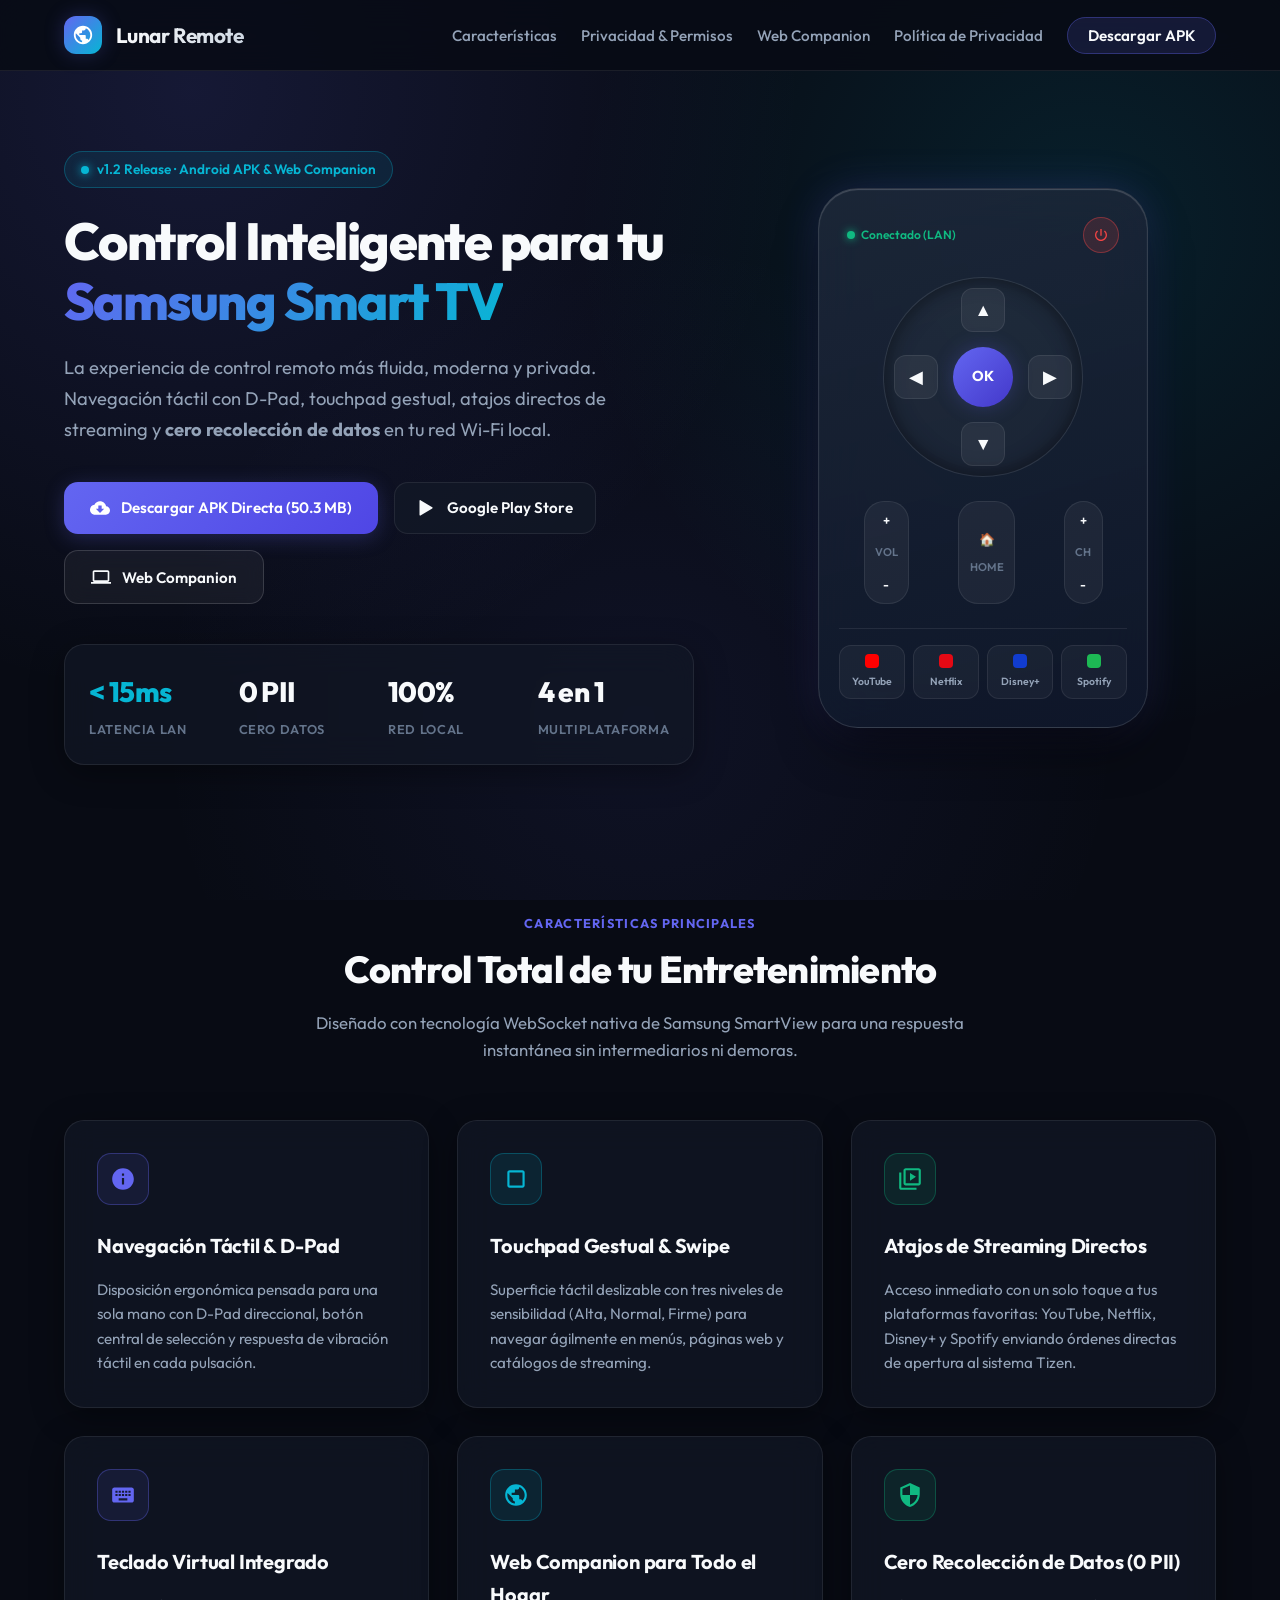
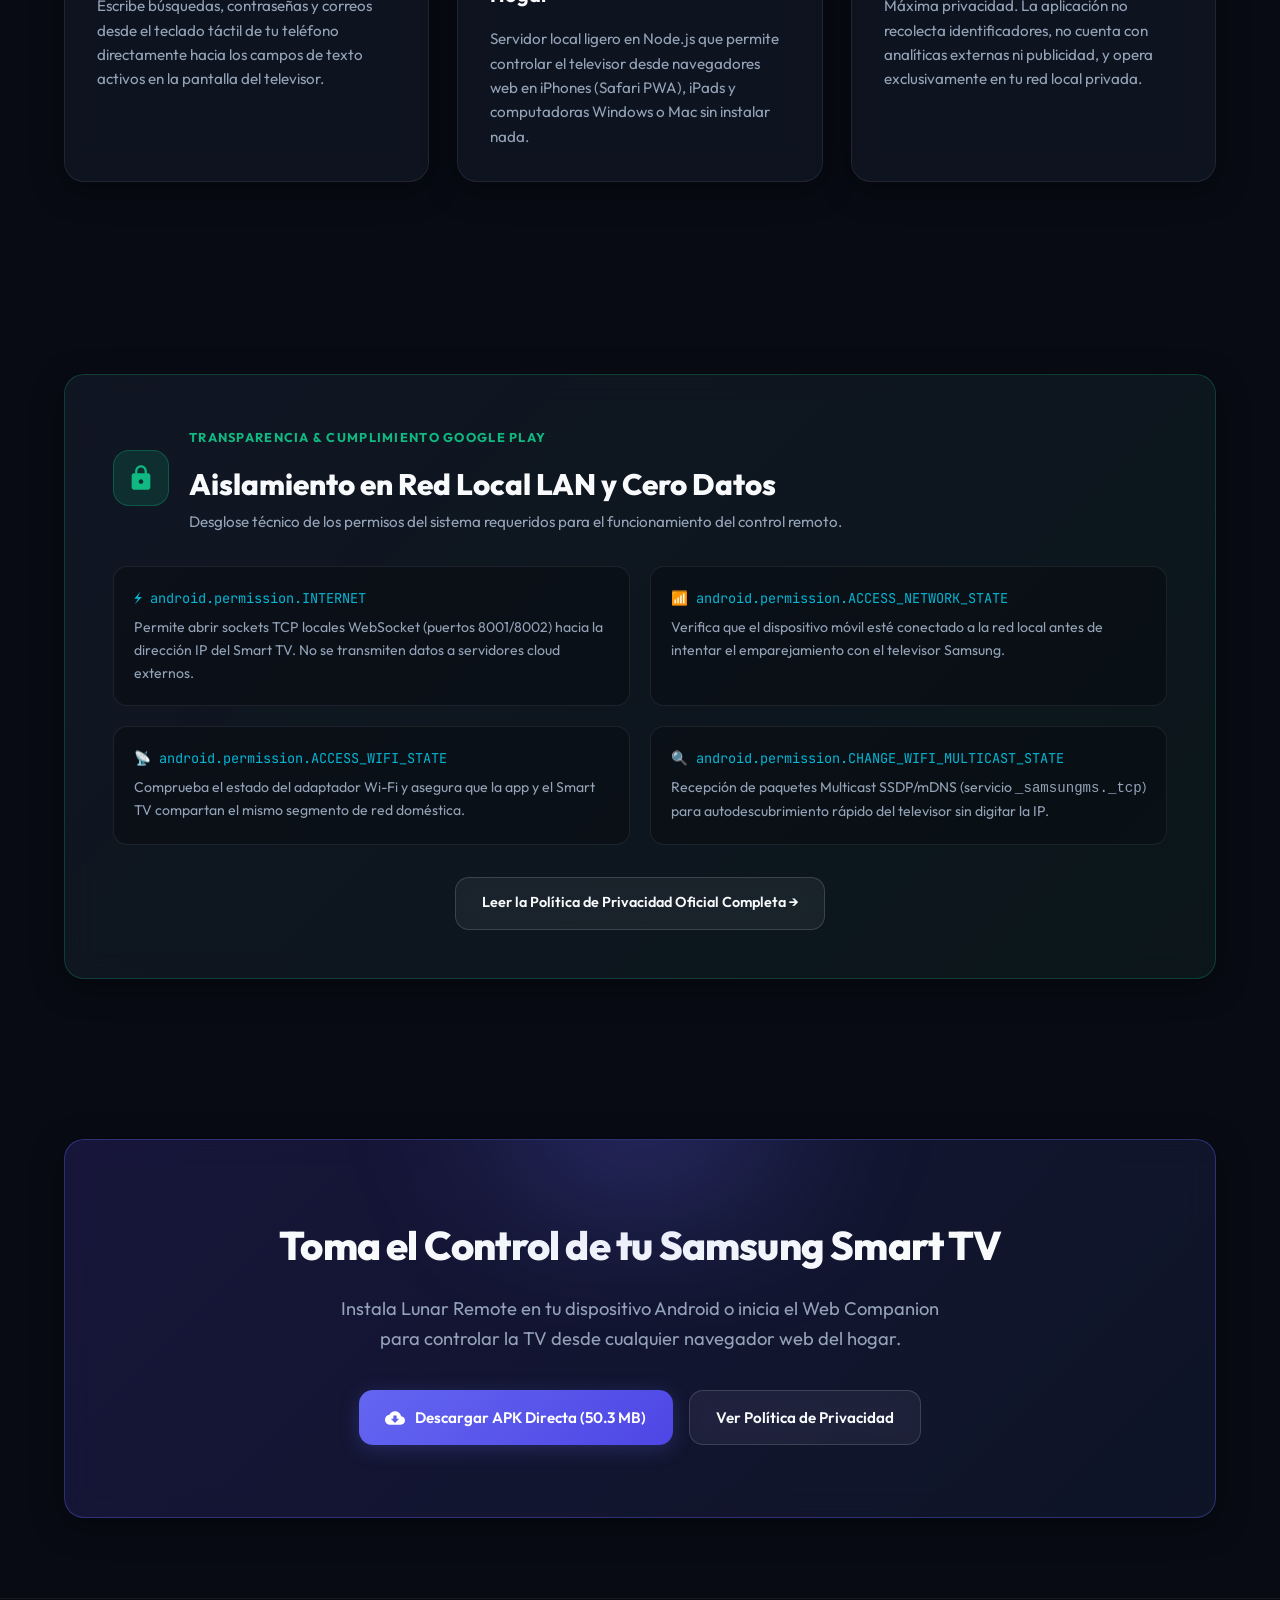
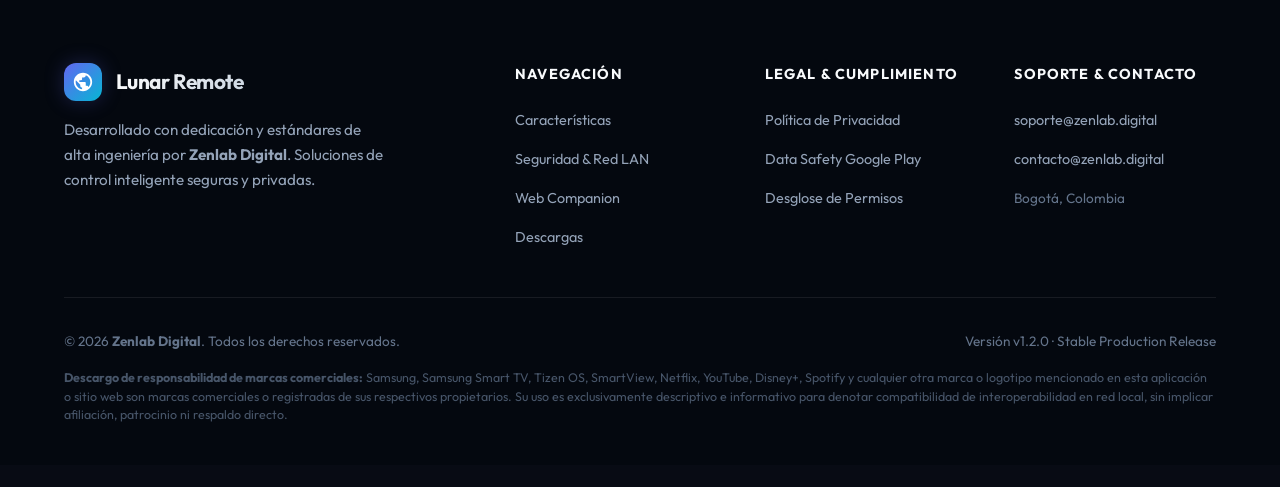
==== index.html @ e154f251 "feat: initial landing page and privacy policy for Lunar Remote" ====
<!DOCTYPE html>
<html lang="es">
<head>
  <meta charset="UTF-8">
  <meta name="viewport" content="width=device-width, initial-scale=1.0">
  <title>Lunar Remote — Control Inteligente para Samsung Smart TV | Zenlab Digital</title>
  <meta name="description" content="Lunar Remote (Samsung Family Remote) es la app de control remoto digital más rápida, ergonómica y privada para televisores Samsung Smart TV en tu red Wi-Fi local. Cero PII, latencia menor a 15ms.">
  <meta name="keywords" content="Samsung Remote, Control Remoto Samsung Smart TV, Tizen OS, Lunar Remote, Zenlab Digital, SmartView, Touchpad Smart TV">
  <meta name="author" content="Zenlab Digital">
  
  <!-- Open Graph / Meta -->
  <meta property="og:type" content="website">
  <meta property="og:title" content="Lunar Remote — Control Inteligente para Samsung Smart TV">
  <meta property="og:description" content="Control fluido y sin latencia para tu Samsung Smart TV. D-Pad táctil, Touchpad gestual, atajos de streaming y 100% de privacidad en tu red local.">
  <meta property="og:url" content="https://zenlab.digital/lunar-remote/">

  <!-- Google Fonts -->
  <link rel="preconnect" href="https://fonts.googleapis.com">
  <link rel="preconnect" href="https://fonts.gstatic.com" crossorigin>
  <link href="https://fonts.googleapis.com/css2?family=Outfit:wght@300;400;500;600;700;800&family=JetBrains+Mono:wght@400;500;600&display=swap" rel="stylesheet">
  
  <!-- Main Stylesheet -->
  <link rel="stylesheet" href="styles.css">
</head>
<body>

  <!-- Navigation Header -->
  <header>
    <div class="nav-container">
      <a href="#" class="brand" aria-label="Lunar Remote Inicio">
        <div class="brand-badge">
          <svg viewBox="0 0 24 24" aria-hidden="true">
            <path d="M12 2C6.48 2 2 6.48 2 12s4.48 10 10 10 10-4.48 10-10S17.52 2 12 2zm-1 17.93c-3.95-.49-7-3.85-7-7.93 0-.62.08-1.21.21-1.79L9 15v1c0 1.1.9 2 2 2v1.93zm6.9-2.54c-.26-.81-1-1.39-1.9-1.39h-1v-3c0-.55-.45-1-1-1H8v-2h2c.55 0 1-.45 1-1V7h2c1.1 0 2-.9 2-2v-.41c2.93 1.19 5 4.06 5 7.41 0 2.08-.8 3.97-2.1 5.4z"/>
          </svg>
        </div>
        <span>Lunar Remote</span>
      </a>

      <nav aria-label="Navegación principal">
        <ul class="nav-links">
          <li><a href="#features">Características</a></li>
          <li><a href="#security">Privacidad & Permisos</a></li>
          <li><a href="#companion">Web Companion</a></li>
          <li><a href="privacy.html">Política de Privacidad</a></li>
          <li><a href="#download" class="nav-cta">Descargar APK</a></li>
        </ul>
      </nav>
    </div>
  </header>

  <main>
    <!-- Hero Section -->
    <section class="hero-section">
      <div class="container">
        <div class="hero-grid">
          <div class="hero-content">
            <div class="hero-tag">
              <span class="hero-tag-dot"></span>
              v1.2 Release · Android APK & Web Companion
            </div>
            
            <h1 class="hero-title">
              Control Inteligente para tu <span class="gradient-text">Samsung Smart TV</span>
            </h1>

            <p class="hero-description">
              La experiencia de control remoto más fluida, moderna y privada. Navegación táctil con D-Pad, touchpad gestual, atajos directos de streaming y <strong>cero recolección de datos</strong> en tu red Wi-Fi local.
            </p>

            <div class="hero-cta-group">
              <a href="samsung-remote.apk" class="btn btn-primary" download="samsung-remote.apk" id="btn-download-apk">
                <svg viewBox="0 0 24 24" fill="currentColor">
                  <path d="M19.35 10.04C18.67 6.59 15.64 4 12 4 9.11 4 6.6 5.64 5.35 8.04 2.34 8.36 0 10.91 0 14c0 3.31 2.69 6 6 6h13c2.76 0 5-2.24 5-5 0-2.64-2.05-4.78-4.65-4.96zM17 13l-5 5-5-5h3V9h4v4h3z"/>
                </svg>
                Descargar APK Directa (50.3 MB)
              </a>

              <a href="#download" class="btn btn-store" id="btn-google-play">
                <svg viewBox="0 0 24 24" fill="currentColor">
                  <path d="M3 20.5v-17c0-.83.52-1.28 1.17-.89l14.13 8.5c.65.39.65 1.02 0 1.41L4.17 21.02c-.65.39-1.17-.06-1.17-.89z"/>
                </svg>
                Google Play Store
              </a>

              <a href="web/index.html" class="btn btn-secondary" id="btn-web-companion">
                <svg viewBox="0 0 24 24" fill="currentColor">
                  <path d="M20 18c1.1 0 1.99-.9 1.99-2L22 6c0-1.1-.9-2-2-2H4c-1.1 0-2 .9-2 2v10c0 1.1.9 2 2 2H0v2h24v-2h-4zM4 6h16v10H4V6z"/>
                </svg>
                Web Companion
              </a>
            </div>

            <!-- Stats Strip -->
            <div class="stats-strip glass-panel">
              <div class="stat-item">
                <span class="stat-value highlight">&lt; 15ms</span>
                <span class="stat-label">Latencia LAN</span>
              </div>
              <div class="stat-item">
                <span class="stat-value">0 PII</span>
                <span class="stat-label">Cero Datos</span>
              </div>
              <div class="stat-item">
                <span class="stat-value">100%</span>
                <span class="stat-label">Red Local</span>
              </div>
              <div class="stat-item">
                <span class="stat-value">4 en 1</span>
                <span class="stat-label">Multiplataforma</span>
              </div>
            </div>
          </div>

          <!-- Remote Controller Showcase Mockup -->
          <div class="hero-mockup-wrapper">
            <div class="remote-mockup">
              <div class="remote-header">
                <div class="remote-indicator">
                  <span class="indicator-dot"></span>
                  Conectado (LAN)
                </div>
                <div class="btn-power-mock" title="Botón Encendido">
                  <svg width="16" height="16" viewBox="0 0 24 24" fill="currentColor">
                    <path d="M13 3h-2v10h2V3zm4.83 2.17l-1.42 1.42C17.99 7.86 19 9.81 19 12c0 3.87-3.13 7-7 7s-7-3.13-7-7c0-2.19 1.01-4.14 2.58-5.42L6.17 5.17C4.23 6.82 3 9.26 3 12c0 4.97 4.03 9 9 9s9-4.03 9-9c0-2.74-1.23-5.18-3.17-6.83z"/>
                  </svg>
                </div>
              </div>

              <!-- D-Pad Navigation -->
              <div class="dpad-container">
                <div class="dpad-btn dpad-up">▲</div>
                <div class="dpad-btn dpad-down">▼</div>
                <div class="dpad-btn dpad-left">◀</div>
                <div class="dpad-btn dpad-right">▶</div>
                <div class="dpad-center">OK</div>
              </div>

              <!-- Controls Row -->
              <div class="remote-controls-row">
                <div class="pill-control">
                  <div>+</div>
                  <span>VOL</span>
                  <div>-</div>
                </div>
                <div class="pill-control" style="justify-content: center; gap: 0.5rem;">
                  <span style="font-size: 0.8rem; color: #fff;">🏠</span>
                  <span>HOME</span>
                </div>
                <div class="pill-control">
                  <div>+</div>
                  <span>CH</span>
                  <div>-</div>
                </div>
              </div>

              <!-- Streaming Apps Grid -->
              <div class="streaming-grid-mock">
                <div class="app-badge-mock">
                  <div class="app-icon-dot app-yt"></div>
                  <span>YouTube</span>
                </div>
                <div class="app-badge-mock">
                  <div class="app-icon-dot app-nf"></div>
                  <span>Netflix</span>
                </div>
                <div class="app-badge-mock">
                  <div class="app-icon-dot app-dp"></div>
                  <span>Disney+</span>
                </div>
                <div class="app-badge-mock">
                  <div class="app-icon-dot app-sp"></div>
                  <span>Spotify</span>
                </div>
              </div>
            </div>
          </div>
        </div>
      </div>
    </section>

    <!-- Features Section -->
    <section id="features" class="features-section">
      <div class="container">
        <div class="section-header">
          <span class="section-tag">Características Principales</span>
          <h2 class="section-title">Control Total de tu Entretenimiento</h2>
          <p class="section-subtitle">Diseñado con tecnología WebSocket nativa de Samsung SmartView para una respuesta instantánea sin intermediarios ni demoras.</p>
        </div>

        <div class="features-grid">
          <!-- Feature 1 -->
          <div class="feature-card glass-panel">
            <div class="feature-icon-wrapper">
              <svg viewBox="0 0 24 24" fill="currentColor">
                <path d="M12 2C6.48 2 2 6.48 2 12s4.48 10 10 10 10-4.48 10-10S17.52 2 12 2zm1 15h-2v-6h2v6zm0-8h-2V7h2v2z"/>
              </svg>
            </div>
            <h3 class="feature-title">Navegación Táctil & D-Pad</h3>
            <p class="feature-desc">Disposición ergonómica pensada para una sola mano con D-Pad direccional, botón central de selección y respuesta de vibración táctil en cada pulsación.</p>
          </div>

          <!-- Feature 2 -->
          <div class="feature-card glass-panel">
            <div class="feature-icon-wrapper cyan">
              <svg viewBox="0 0 24 24" fill="currentColor">
                <path d="M18 4H6c-1.1 0-2 .9-2 2v12c0 1.1.9 2 2 2h12c1.1 0 2-.9 2-2V6c0-1.1-.9-2-2-2zm0 14H6V6h12v12z"/>
              </svg>
            </div>
            <h3 class="feature-title">Touchpad Gestual & Swipe</h3>
            <p class="feature-desc">Superficie táctil deslizable con tres niveles de sensibilidad (Alta, Normal, Firme) para navegar ágilmente en menús, páginas web y catálogos de streaming.</p>
          </div>

          <!-- Feature 3 -->
          <div class="feature-card glass-panel">
            <div class="feature-icon-wrapper emerald">
              <svg viewBox="0 0 24 24" fill="currentColor">
                <path d="M4 6H2v14c0 1.1.9 2 2 2h14v-2H4V6zm16-4H8c-1.1 0-2 .9-2 2v12c0 1.1.9 2 2 2h12c1.1 0 2-.9 2-2V4c0-1.1-.9-2-2-2zm0 14H8V4h12v12zm-8-2.5l5.5-3.5L12 6.5v7z"/>
              </svg>
            </div>
            <h3 class="feature-title">Atajos de Streaming Directos</h3>
            <p class="feature-desc">Acceso inmediato con un solo toque a tus plataformas favoritas: YouTube, Netflix, Disney+ y Spotify enviando órdenes directas de apertura al sistema Tizen.</p>
          </div>

          <!-- Feature 4 -->
          <div class="feature-card glass-panel">
            <div class="feature-icon-wrapper">
              <svg viewBox="0 0 24 24" fill="currentColor">
                <path d="M20 5H4c-1.1 0-1.99.9-1.99 2L2 17c0 1.1.9 2 2 2h16c1.1 0 2-.9 2-2V7c0-1.1-.9-2-2-2zm-9 3h2v2h-2V8zm0 3h2v2h-2v-2zM8 8h2v2H8V8zm0 3h2v2H8v-2zm-1 2H5v-2h2v2zm0-3H5V8h2v2zm9 7H8v-2h8v2zm0-4h-2v-2h2v2zm0-3h-2V8h2v2zm3 3h-2v-2h2v2zm0-3h-2V8h2v2z"/>
              </svg>
            </div>
            <h3 class="feature-title">Teclado Virtual Integrado</h3>
            <p class="feature-desc">Escribe búsquedas, contraseñas y correos desde el teclado táctil de tu teléfono directamente hacia los campos de texto activos en la pantalla del televisor.</p>
          </div>

          <!-- Feature 5 -->
          <div class="feature-card glass-panel" id="companion">
            <div class="feature-icon-wrapper cyan">
              <svg viewBox="0 0 24 24" fill="currentColor">
                <path d="M12 2C6.48 2 2 6.48 2 12s4.48 10 10 10 10-4.48 10-10S17.52 2 12 2zm-1 17.93c-3.95-.49-7-3.85-7-7.93 0-.62.08-1.21.21-1.79L9 15v1c0 1.1.9 2 2 2v1.93zm6.9-2.54c-.26-.81-1-1.39-1.9-1.39h-1v-3c0-.55-.45-1-1-1H8v-2h2c.55 0 1-.45 1-1V7h2c1.1 0 2-.9 2-2v-.41c2.93 1.19 5 4.06 5 7.41 0 2.08-.8 3.97-2.1 5.4z"/>
              </svg>
            </div>
            <h3 class="feature-title">Web Companion para Todo el Hogar</h3>
            <p class="feature-desc">Servidor local ligero en Node.js que permite controlar el televisor desde navegadores web en iPhones (Safari PWA), iPads y computadoras Windows o Mac sin instalar nada.</p>
          </div>

          <!-- Feature 6 -->
          <div class="feature-card glass-panel">
            <div class="feature-icon-wrapper emerald">
              <svg viewBox="0 0 24 24" fill="currentColor">
                <path d="M12 1L3 5v6c0 5.55 3.84 10.74 9 12 5.16-1.26 9-6.45 9-12V5l-9-4zm0 10.99h7c-.53 4.12-3.28 7.79-7 8.94V12H5V6.3l7-3.11v8.8z"/>
              </svg>
            </div>
            <h3 class="feature-title">Cero Recolección de Datos (0 PII)</h3>
            <p class="feature-desc">Máxima privacidad. La aplicación no recolecta identificadores, no cuenta con analíticas externas ni publicidad, y opera exclusivamente en tu red local privada.</p>
          </div>
        </div>
      </div>
    </section>

    <!-- Security & Permissions Breakdown -->
    <section id="security" class="security-section">
      <div class="container">
        <div class="security-box glass-panel">
          <div class="security-header">
            <div class="security-badge-icon">
              <svg viewBox="0 0 24 24" fill="currentColor">
                <path d="M18 8h-1V6c0-2.76-2.24-5-5-5S7 3.24 7 6v2H6c-1.1 0-2 .9-2 2v10c0 1.1.9 2 2 2h12c1.1 0 2-.9 2-2V10c0-1.1-.9-2-2-2zm-6 9c-1.1 0-2-.9-2-2s.9-2 2-2 2 .9 2 2-.9 2-2 2zm3.1-9H8.9V6c0-1.71 1.39-3.1 3.1-3.1 1.71 0 3.1 1.39 3.1 3.1v2z"/>
              </svg>
            </div>
            <div>
              <span class="section-tag" style="color: var(--success);">Transparencia & Cumplimiento Google Play</span>
              <h2 style="font-size: 1.85rem; font-weight: 800;">Aislamiento en Red Local LAN y Cero Datos</h2>
              <p style="color: var(--text-muted); font-size: 0.95rem;">Desglose técnico de los permisos del sistema requeridos para el funcionamiento del control remoto.</p>
            </div>
          </div>

          <div class="permissions-grid">
            <div class="permission-card">
              <div class="permission-name">
                <span>⚡</span> android.permission.INTERNET
              </div>
              <p class="permission-desc">Permite abrir sockets TCP locales WebSocket (puertos 8001/8002) hacia la dirección IP del Smart TV. No se transmiten datos a servidores cloud externos.</p>
            </div>

            <div class="permission-card">
              <div class="permission-name">
                <span>📶</span> android.permission.ACCESS_NETWORK_STATE
              </div>
              <p class="permission-desc">Verifica que el dispositivo móvil esté conectado a la red local antes de intentar el emparejamiento con el televisor Samsung.</p>
            </div>

            <div class="permission-card">
              <div class="permission-name">
                <span>📡</span> android.permission.ACCESS_WIFI_STATE
              </div>
              <p class="permission-desc">Comprueba el estado del adaptador Wi-Fi y asegura que la app y el Smart TV compartan el mismo segmento de red doméstica.</p>
            </div>

            <div class="permission-card">
              <div class="permission-name">
                <span>🔍</span> android.permission.CHANGE_WIFI_MULTICAST_STATE
              </div>
              <p class="permission-desc">Recepción de paquetes Multicast SSDP/mDNS (servicio <code>_samsungms._tcp</code>) para autodescubrimiento rápido del televisor sin digitar la IP.</p>
            </div>
          </div>

          <div style="margin-top: 2rem; text-align: center;">
            <a href="privacy.html" class="btn btn-secondary" style="font-size: 0.9rem;">
              Leer la Política de Privacidad Oficial Completa →
            </a>
          </div>
        </div>
      </div>
    </section>

    <!-- Download CTA Banner -->
    <section id="download" class="cta-banner-section">
      <div class="container">
        <div class="cta-banner glass-panel">
          <h2>Toma el Control de tu Samsung Smart TV</h2>
          <p>Instala Lunar Remote en tu dispositivo Android o inicia el Web Companion para controlar la TV desde cualquier navegador web del hogar.</p>
          
          <div class="cta-buttons">
            <a href="samsung-remote.apk" class="btn btn-primary" download="samsung-remote.apk">
              <svg viewBox="0 0 24 24" fill="currentColor">
                <path d="M19.35 10.04C18.67 6.59 15.64 4 12 4 9.11 4 6.6 5.64 5.35 8.04 2.34 8.36 0 10.91 0 14c0 3.31 2.69 6 6 6h13c2.76 0 5-2.24 5-5 0-2.64-2.05-4.78-4.65-4.96zM17 13l-5 5-5-5h3V9h4v4h3z"/>
              </svg>
              Descargar APK Directa (50.3 MB)
            </a>
            
            <a href="privacy.html" class="btn btn-secondary">
              Ver Política de Privacidad
            </a>
          </div>
        </div>
      </div>
    </section>
  </main>

  <!-- Footer -->
  <footer>
    <div class="container">
      <div class="footer-grid">
        <div class="footer-brand">
          <a href="#" class="brand">
            <div class="brand-badge">
              <svg viewBox="0 0 24 24">
                <path d="M12 2C6.48 2 2 6.48 2 12s4.48 10 10 10 10-4.48 10-10S17.52 2 12 2zm-1 17.93c-3.95-.49-7-3.85-7-7.93 0-.62.08-1.21.21-1.79L9 15v1c0 1.1.9 2 2 2v1.93zm6.9-2.54c-.26-.81-1-1.39-1.9-1.39h-1v-3c0-.55-.45-1-1-1H8v-2h2c.55 0 1-.45 1-1V7h2c1.1 0 2-.9 2-2v-.41c2.93 1.19 5 4.06 5 7.41 0 2.08-.8 3.97-2.1 5.4z"/>
              </svg>
            </div>
            <span>Lunar Remote</span>
          </a>
          <p>Desarrollado con dedicación y estándares de alta ingeniería por <strong>Zenlab Digital</strong>. Soluciones de control inteligente seguras y privadas.</p>
        </div>

        <div class="footer-col">
          <h4>Navegación</h4>
          <ul class="footer-links">
            <li><a href="#features">Características</a></li>
            <li><a href="#security">Seguridad & Red LAN</a></li>
            <li><a href="#companion">Web Companion</a></li>
            <li><a href="#download">Descargas</a></li>
          </ul>
        </div>

        <div class="footer-col">
          <h4>Legal & Cumplimiento</h4>
          <ul class="footer-links">
            <li><a href="privacy.html">Política de Privacidad</a></li>
            <li><a href="privacy.html#data-safety">Data Safety Google Play</a></li>
            <li><a href="privacy.html#permisos">Desglose de Permisos</a></li>
          </ul>
        </div>

        <div class="footer-col">
          <h4>Soporte & Contacto</h4>
          <ul class="footer-links">
            <li><a href="mailto:soporte@zenlab.digital">soporte@zenlab.digital</a></li>
            <li><a href="mailto:contacto@zenlab.digital">contacto@zenlab.digital</a></li>
            <li><span style="color: var(--text-dim); font-size: 0.85rem;">Bogotá, Colombia</span></li>
          </ul>
        </div>
      </div>

      <div class="footer-bottom">
        <div class="footer-bottom-row">
          <div>
            © 2026 <strong>Zenlab Digital</strong>. Todos los derechos reservados.
          </div>
          <div>
            Versión v1.2.0 · Stable Production Release
          </div>
        </div>
        <p class="disclaimer-text">
          <strong>Descargo de responsabilidad de marcas comerciales:</strong> Samsung, Samsung Smart TV, Tizen OS, SmartView, Netflix, YouTube, Disney+, Spotify y cualquier otra marca o logotipo mencionado en esta aplicación o sitio web son marcas comerciales o registradas de sus respectivos propietarios. Su uso es exclusivamente descriptivo e informativo para denotar compatibilidad de interoperabilidad en red local, sin implicar afiliación, patrocinio ni respaldo directo.
        </p>
      </div>
    </div>
  </footer>

</body>
</html>
---- styles.css ----
:root {
  --bg-dark: #080B14;
  --bg-dark-secondary: #0D121F;
  --bg-card: rgba(18, 24, 38, 0.70);
  --bg-card-hover: rgba(26, 34, 54, 0.85);
  --bg-glass: rgba(255, 255, 255, 0.03);
  --border-glass: rgba(255, 255, 255, 0.08);
  --border-glass-strong: rgba(255, 255, 255, 0.15);
  --border-accent: rgba(99, 102, 241, 0.35);
  --accent-primary: #6366F1;
  --accent-primary-hover: #4F46E5;
  --accent-secondary: #06B6D4;
  --accent-glow: rgba(99, 102, 241, 0.25);
  --accent-cyan-glow: rgba(6, 182, 212, 0.2);
  --text-main: #F8FAFC;
  --text-muted: #94A3B8;
  --text-dim: #64748B;
  --success: #10B981;
  --warning: #F59E0B;
  --font-family: 'Outfit', -apple-system, BlinkMacSystemFont, 'Segoe UI', Roboto, sans-serif;
  --font-mono: 'JetBrains Mono', monospace, Consolas, sans-serif;
  --radius-sm: 8px;
  --radius-md: 14px;
  --radius-lg: 20px;
  --radius-full: 9999px;
  --shadow-glass: 0 8px 32px 0 rgba(0, 0, 0, 0.37);
  --shadow-glow: 0 0 35px var(--accent-glow);
}

* {
  box-sizing: border-box;
  margin: 0;
  padding: 0;
}

html {
  scroll-behavior: smooth;
}

body {
  font-family: var(--font-family);
  background-color: var(--bg-dark);
  background-image: 
    radial-gradient(circle at 15% 10%, rgba(99, 102, 241, 0.15) 0%, transparent 45%),
    radial-gradient(circle at 85% 25%, rgba(6, 182, 212, 0.12) 0%, transparent 40%),
    radial-gradient(circle at 50% 80%, rgba(99, 102, 241, 0.08) 0%, transparent 50%);
  background-attachment: fixed;
  color: var(--text-main);
  line-height: 1.65;
  min-height: 100vh;
  display: flex;
  flex-direction: column;
  overflow-x: hidden;
  -webkit-font-smoothing: antialiased;
}

/* Glassmorphism utility classes */
.glass-panel {
  background: var(--bg-card);
  backdrop-filter: blur(16px);
  -webkit-backdrop-filter: blur(16px);
  border: 1px solid var(--border-glass);
  border-radius: var(--radius-lg);
  box-shadow: var(--shadow-glass);
}

.glass-pill {
  background: rgba(255, 255, 255, 0.05);
  backdrop-filter: blur(12px);
  -webkit-backdrop-filter: blur(12px);
  border: 1px solid var(--border-glass);
  border-radius: var(--radius-full);
}

/* Header & Navigation */
header {
  position: sticky;
  top: 0;
  z-index: 1000;
  background: rgba(8, 11, 20, 0.85);
  backdrop-filter: blur(20px);
  -webkit-backdrop-filter: blur(20px);
  border-bottom: 1px solid var(--border-glass);
}

.nav-container {
  max-width: 1200px;
  margin: 0 auto;
  padding: 1rem 1.5rem;
  display: flex;
  justify-content: space-between;
  align-items: center;
}

.brand {
  display: flex;
  align-items: center;
  gap: 0.85rem;
  text-decoration: none;
  color: var(--text-main);
  font-weight: 700;
  font-size: 1.3rem;
  letter-spacing: -0.02em;
}

.brand-badge {
  width: 38px;
  height: 38px;
  border-radius: 12px;
  background: linear-gradient(135deg, var(--accent-primary), var(--accent-secondary));
  display: flex;
  align-items: center;
  justify-content: center;
  box-shadow: 0 0 20px var(--accent-glow);
}

.brand-badge svg {
  width: 22px;
  height: 22px;
  fill: #ffffff;
}

.brand span {
  background: linear-gradient(135deg, #ffffff 0%, #cbd5e1 100%);
  -webkit-background-clip: text;
  -webkit-text-fill-color: transparent;
}

.nav-links {
  display: flex;
  align-items: center;
  gap: 1.5rem;
  list-style: none;
}

.nav-links a {
  text-decoration: none;
  color: var(--text-muted);
  font-size: 0.95rem;
  font-weight: 500;
  transition: all 0.2s ease;
}

.nav-links a:hover {
  color: var(--text-main);
}

.nav-cta {
  padding: 0.5rem 1.25rem;
  border-radius: var(--radius-full);
  background: rgba(99, 102, 241, 0.15);
  border: 1px solid var(--border-accent);
  color: var(--text-main) !important;
  font-weight: 600 !important;
  transition: all 0.3s ease !important;
}

.nav-cta:hover {
  background: var(--accent-primary) !important;
  box-shadow: 0 0 20px var(--accent-glow);
  transform: translateY(-1px);
}

/* Container */
.container {
  max-width: 1200px;
  margin: 0 auto;
  padding: 0 1.5rem;
  width: 100%;
}

/* Hero Section */
.hero-section {
  padding: 5rem 0 4rem;
  position: relative;
}

.hero-grid {
  display: grid;
  grid-template-columns: 1.15fr 0.85fr;
  gap: 3.5rem;
  align-items: center;
}

.hero-tag {
  display: inline-flex;
  align-items: center;
  gap: 0.5rem;
  padding: 0.4rem 1rem;
  font-size: 0.85rem;
  font-weight: 600;
  color: var(--accent-secondary);
  background: rgba(6, 182, 212, 0.1);
  border: 1px solid rgba(6, 182, 212, 0.3);
  border-radius: var(--radius-full);
  margin-bottom: 1.5rem;
}

.hero-tag-dot {
  width: 8px;
  height: 8px;
  border-radius: 50%;
  background-color: var(--accent-secondary);
  box-shadow: 0 0 10px var(--accent-secondary);
  animation: pulse 2s infinite;
}

@keyframes pulse {
  0% { transform: scale(0.95); opacity: 0.8; }
  50% { transform: scale(1.2); opacity: 1; }
  100% { transform: scale(0.95); opacity: 0.8; }
}

.hero-title {
  font-size: 3.25rem;
  font-weight: 800;
  line-height: 1.15;
  letter-spacing: -0.03em;
  margin-bottom: 1.25rem;
}

.hero-title .gradient-text {
  background: linear-gradient(135deg, #6366F1 0%, #06B6D4 100%);
  -webkit-background-clip: text;
  -webkit-text-fill-color: transparent;
}

.hero-description {
  font-size: 1.15rem;
  color: var(--text-muted);
  line-height: 1.7;
  margin-bottom: 2.25rem;
  max-width: 580px;
}

.hero-cta-group {
  display: flex;
  flex-wrap: wrap;
  gap: 1rem;
  margin-bottom: 2.5rem;
}

.btn {
  display: inline-flex;
  align-items: center;
  justify-content: center;
  gap: 0.65rem;
  padding: 0.85rem 1.65rem;
  font-size: 0.95rem;
  font-weight: 600;
  text-decoration: none;
  border-radius: var(--radius-md);
  transition: all 0.3s cubic-bezier(0.16, 1, 0.3, 1);
  cursor: pointer;
  border: none;
}

.btn-primary {
  background: linear-gradient(135deg, var(--accent-primary), #4F46E5);
  color: #ffffff;
  box-shadow: 0 4px 20px var(--accent-glow);
}

.btn-primary:hover {
  transform: translateY(-2px);
  box-shadow: 0 8px 30px rgba(99, 102, 241, 0.45);
}

.btn-secondary {
  background: rgba(255, 255, 255, 0.05);
  border: 1px solid var(--border-glass-strong);
  color: var(--text-main);
  backdrop-filter: blur(10px);
}

.btn-secondary:hover {
  background: rgba(255, 255, 255, 0.1);
  border-color: rgba(255, 255, 255, 0.25);
  transform: translateY(-2px);
}

.btn-store {
  background: rgba(18, 24, 38, 0.85);
  border: 1px solid var(--border-glass);
  color: var(--text-main);
  padding: 0.75rem 1.35rem;
}

.btn-store:hover {
  border-color: var(--accent-secondary);
  box-shadow: 0 0 20px var(--accent-cyan-glow);
  transform: translateY(-2px);
}

.btn svg {
  width: 20px;
  height: 20px;
  flex-shrink: 0;
}

/* Stats / Trust Badges */
.stats-strip {
  display: grid;
  grid-template-columns: repeat(4, 1fr);
  gap: 1.25rem;
  padding: 1.5rem;
  margin-top: 1rem;
}

.stat-item {
  display: flex;
  flex-direction: column;
  gap: 0.2rem;
}

.stat-value {
  font-size: 1.75rem;
  font-weight: 800;
  color: var(--text-main);
  letter-spacing: -0.02em;
}

.stat-value.highlight {
  color: var(--accent-secondary);
}

.stat-label {
  font-size: 0.8rem;
  color: var(--text-dim);
  text-transform: uppercase;
  letter-spacing: 0.05em;
  font-weight: 600;
}

/* Remote Preview Showcase (Glassmorphic Mockup) */
.hero-mockup-wrapper {
  position: relative;
  display: flex;
  justify-content: center;
}

.remote-mockup {
  width: 100%;
  max-width: 330px;
  background: linear-gradient(165deg, rgba(30, 41, 59, 0.85) 0%, rgba(15, 23, 42, 0.95) 100%);
  border: 1px solid rgba(255, 255, 255, 0.12);
  border-radius: 40px;
  padding: 1.75rem 1.25rem;
  box-shadow: 
    0 25px 50px -12px rgba(0, 0, 0, 0.7),
    0 0 40px rgba(99, 102, 241, 0.2),
    inset 0 1px 1px rgba(255, 255, 255, 0.2);
  backdrop-filter: blur(25px);
  -webkit-backdrop-filter: blur(25px);
  position: relative;
  z-index: 2;
}

.remote-header {
  display: flex;
  justify-content: space-between;
  align-items: center;
  margin-bottom: 1.5rem;
  padding: 0 0.5rem;
}

.remote-indicator {
  display: flex;
  align-items: center;
  gap: 0.4rem;
  font-size: 0.75rem;
  color: var(--success);
  font-weight: 600;
}

.indicator-dot {
  width: 8px;
  height: 8px;
  background-color: var(--success);
  border-radius: 50%;
  box-shadow: 0 0 8px var(--success);
}

.btn-power-mock {
  width: 36px;
  height: 36px;
  border-radius: 50%;
  background: rgba(239, 68, 68, 0.15);
  border: 1px solid rgba(239, 68, 68, 0.4);
  color: #EF4444;
  display: flex;
  align-items: center;
  justify-content: center;
  cursor: default;
}

.dpad-container {
  width: 200px;
  height: 200px;
  margin: 1.25rem auto;
  position: relative;
  background: rgba(255, 255, 255, 0.03);
  border: 1px solid var(--border-glass);
  border-radius: 50%;
  box-shadow: inset 0 0 20px rgba(0, 0, 0, 0.5);
}

.dpad-btn {
  position: absolute;
  width: 44px;
  height: 44px;
  background: rgba(255, 255, 255, 0.06);
  border: 1px solid rgba(255, 255, 255, 0.08);
  border-radius: 12px;
  color: var(--text-main);
  display: flex;
  align-items: center;
  justify-content: center;
  font-size: 1.1rem;
}

.dpad-up { top: 10px; left: 50%; transform: translateX(-50%); }
.dpad-down { bottom: 10px; left: 50%; transform: translateX(-50%); }
.dpad-left { left: 10px; top: 50%; transform: translateY(-50%); }
.dpad-right { right: 10px; top: 50%; transform: translateY(-50%); }

.dpad-center {
  position: absolute;
  top: 50%;
  left: 50%;
  transform: translate(-50%, -50%);
  width: 60px;
  height: 60px;
  border-radius: 50%;
  background: linear-gradient(135deg, var(--accent-primary), #4338CA);
  color: #ffffff;
  font-weight: 700;
  font-size: 0.9rem;
  display: flex;
  align-items: center;
  justify-content: center;
  box-shadow: 0 0 20px var(--accent-glow);
}

.remote-controls-row {
  display: flex;
  justify-content: space-around;
  margin: 1.5rem 0;
}

.pill-control {
  background: rgba(255, 255, 255, 0.05);
  border: 1px solid var(--border-glass);
  border-radius: 20px;
  padding: 0.5rem 0.65rem;
  display: flex;
  flex-direction: column;
  align-items: center;
  gap: 0.75rem;
  font-size: 0.8rem;
  font-weight: 600;
}

.pill-control span {
  color: var(--text-dim);
  font-size: 0.7rem;
}

.streaming-grid-mock {
  display: grid;
  grid-template-columns: repeat(4, 1fr);
  gap: 0.5rem;
  margin-top: 1.25rem;
  padding-top: 1rem;
  border-top: 1px solid var(--border-glass);
}

.app-badge-mock {
  background: rgba(255, 255, 255, 0.04);
  border: 1px solid var(--border-glass);
  border-radius: 12px;
  padding: 0.5rem 0.2rem;
  display: flex;
  flex-direction: column;
  align-items: center;
  gap: 0.3rem;
  font-size: 0.65rem;
  color: var(--text-muted);
  font-weight: 600;
}

.app-icon-dot {
  width: 14px;
  height: 14px;
  border-radius: 4px;
}
.app-yt { background: #FF0000; }
.app-nf { background: #E50914; }
.app-dp { background: #113CCF; }
.app-sp { background: #1DB954; }

/* Sections Common */
section {
  padding: 5rem 0;
}

.section-header {
  text-align: center;
  max-width: 700px;
  margin: 0 auto 3.5rem;
}

.section-tag {
  display: inline-block;
  font-size: 0.8rem;
  font-weight: 700;
  text-transform: uppercase;
  letter-spacing: 0.1em;
  color: var(--accent-primary);
  margin-bottom: 0.75rem;
}

.section-title {
  font-size: 2.35rem;
  font-weight: 800;
  letter-spacing: -0.02em;
  margin-bottom: 1rem;
  line-height: 1.25;
}

.section-subtitle {
  font-size: 1.05rem;
  color: var(--text-muted);
}

/* Features Grid */
.features-grid {
  display: grid;
  grid-template-columns: repeat(3, 1fr);
  gap: 1.75rem;
}

.feature-card {
  padding: 2rem;
  display: flex;
  flex-direction: column;
  gap: 1rem;
  transition: all 0.3s cubic-bezier(0.16, 1, 0.3, 1);
  position: relative;
  overflow: hidden;
}

.feature-card:hover {
  transform: translateY(-4px);
  background: var(--bg-card-hover);
  border-color: var(--border-accent);
  box-shadow: 0 12px 40px rgba(0, 0, 0, 0.45);
}

.feature-icon-wrapper {
  width: 52px;
  height: 52px;
  border-radius: 14px;
  background: rgba(99, 102, 241, 0.1);
  border: 1px solid var(--border-accent);
  display: flex;
  align-items: center;
  justify-content: center;
  color: var(--accent-primary);
  margin-bottom: 0.5rem;
}

.feature-icon-wrapper.cyan {
  background: rgba(6, 182, 212, 0.1);
  border-color: rgba(6, 182, 212, 0.3);
  color: var(--accent-secondary);
}

.feature-icon-wrapper.emerald {
  background: rgba(16, 185, 129, 0.1);
  border-color: rgba(16, 185, 129, 0.3);
  color: var(--success);
}

.feature-icon-wrapper svg {
  width: 26px;
  height: 26px;
}

.feature-title {
  font-size: 1.25rem;
  font-weight: 700;
  color: var(--text-main);
  letter-spacing: -0.01em;
}

.feature-desc {
  font-size: 0.95rem;
  color: var(--text-muted);
  line-height: 1.6;
}

/* Security & Permissions Technical Box */
.security-box {
  padding: 3rem;
  margin-top: 2rem;
  border: 1px solid rgba(16, 185, 129, 0.25);
  background: linear-gradient(135deg, rgba(18, 24, 38, 0.85) 0%, rgba(13, 27, 30, 0.75) 100%);
}

.security-header {
  display: flex;
  align-items: center;
  gap: 1.25rem;
  margin-bottom: 2rem;
}

.security-badge-icon {
  width: 56px;
  height: 56px;
  border-radius: 16px;
  background: rgba(16, 185, 129, 0.15);
  border: 1px solid rgba(16, 185, 129, 0.3);
  display: flex;
  align-items: center;
  justify-content: center;
  color: var(--success);
  flex-shrink: 0;
}

.security-badge-icon svg {
  width: 28px;
  height: 28px;
}

.permissions-grid {
  display: grid;
  grid-template-columns: repeat(2, 1fr);
  gap: 1.25rem;
  margin-top: 1.5rem;
}

.permission-card {
  background: rgba(0, 0, 0, 0.25);
  border: 1px solid var(--border-glass);
  border-radius: var(--radius-md);
  padding: 1.25rem;
}

.permission-name {
  font-family: var(--font-mono);
  font-size: 0.85rem;
  color: var(--accent-secondary);
  margin-bottom: 0.4rem;
  display: flex;
  align-items: center;
  gap: 0.5rem;
}

.permission-desc {
  font-size: 0.88rem;
  color: var(--text-muted);
}

/* CTA Download Banner */
.cta-banner {
  padding: 4.5rem 3rem;
  text-align: center;
  background: linear-gradient(135deg, rgba(30, 27, 75, 0.7) 0%, rgba(15, 23, 42, 0.85) 100%);
  border: 1px solid var(--border-accent);
  position: relative;
  overflow: hidden;
}

.cta-banner::before {
  content: '';
  position: absolute;
  top: -50%;
  left: 50%;
  transform: translateX(-50%);
  width: 600px;
  height: 300px;
  background: radial-gradient(circle, rgba(99, 102, 241, 0.25) 0%, transparent 70%);
  filter: blur(50px);
  pointer-events: none;
}

.cta-banner h2 {
  font-size: 2.5rem;
  font-weight: 800;
  margin-bottom: 1rem;
  letter-spacing: -0.02em;
}

.cta-banner p {
  font-size: 1.15rem;
  color: var(--text-muted);
  max-width: 600px;
  margin: 0 auto 2.25rem;
}

.cta-buttons {
  display: flex;
  justify-content: center;
  flex-wrap: wrap;
  gap: 1rem;
}

/* Footer */
footer {
  border-top: 1px solid var(--border-glass);
  background: rgba(5, 8, 15, 0.95);
  padding: 4rem 0 2.5rem;
  margin-top: auto;
}

.footer-grid {
  display: grid;
  grid-template-columns: 2fr 1fr 1fr 1fr;
  gap: 3rem;
  margin-bottom: 3rem;
}

.footer-brand p {
  color: var(--text-muted);
  font-size: 0.95rem;
  margin-top: 1rem;
  max-width: 320px;
}

.footer-col h4 {
  font-size: 0.9rem;
  text-transform: uppercase;
  letter-spacing: 0.08em;
  color: var(--text-main);
  margin-bottom: 1.25rem;
}

.footer-links {
  list-style: none;
  display: flex;
  flex-direction: column;
  gap: 0.75rem;
}

.footer-links a {
  text-decoration: none;
  color: var(--text-muted);
  font-size: 0.9rem;
  transition: color 0.2s ease;
}

.footer-links a:hover {
  color: var(--accent-secondary);
}

.footer-bottom {
  padding-top: 2rem;
  border-top: 1px solid var(--border-glass);
  display: flex;
  flex-direction: column;
  gap: 1rem;
  font-size: 0.85rem;
  color: var(--text-dim);
}

.footer-bottom-row {
  display: flex;
  justify-content: space-between;
  align-items: center;
}

.disclaimer-text {
  font-size: 0.78rem;
  line-height: 1.5;
  color: #475569;
}

/* Media Queries / Responsive */
@media (max-width: 1024px) {
  .hero-grid {
    grid-template-columns: 1fr;
    gap: 3rem;
    text-align: center;
  }
  
  .hero-description {
    margin-left: auto;
    margin-right: auto;
  }

  .hero-cta-group {
    justify-content: center;
  }

  .features-grid {
    grid-template-columns: repeat(2, 1fr);
  }

  .stats-strip {
    grid-template-columns: repeat(2, 1fr);
  }

  .footer-grid {
    grid-template-columns: 1fr 1fr;
    gap: 2rem;
  }
}

@media (max-width: 768px) {
  .hero-title {
    font-size: 2.35rem;
  }

  .nav-links {
    display: none;
  }

  .features-grid {
    grid-template-columns: 1fr;
  }

  .permissions-grid {
    grid-template-columns: 1fr;
  }

  .security-box {
    padding: 1.75rem;
  }

  .cta-banner {
    padding: 3rem 1.5rem;
  }

  .cta-banner h2 {
    font-size: 2rem;
  }

  .footer-grid {
    grid-template-columns: 1fr;
  }

  .footer-bottom-row {
    flex-direction: column;
    gap: 0.75rem;
    align-items: flex-start;
  }
}

@media (max-width: 480px) {
  .hero-title {
    font-size: 1.95rem;
  }

  .stats-strip {
    grid-template-columns: 1fr;
  }

  .hero-cta-group {
    flex-direction: column;
    width: 100%;
  }

  .btn {
    width: 100%;
  }
}
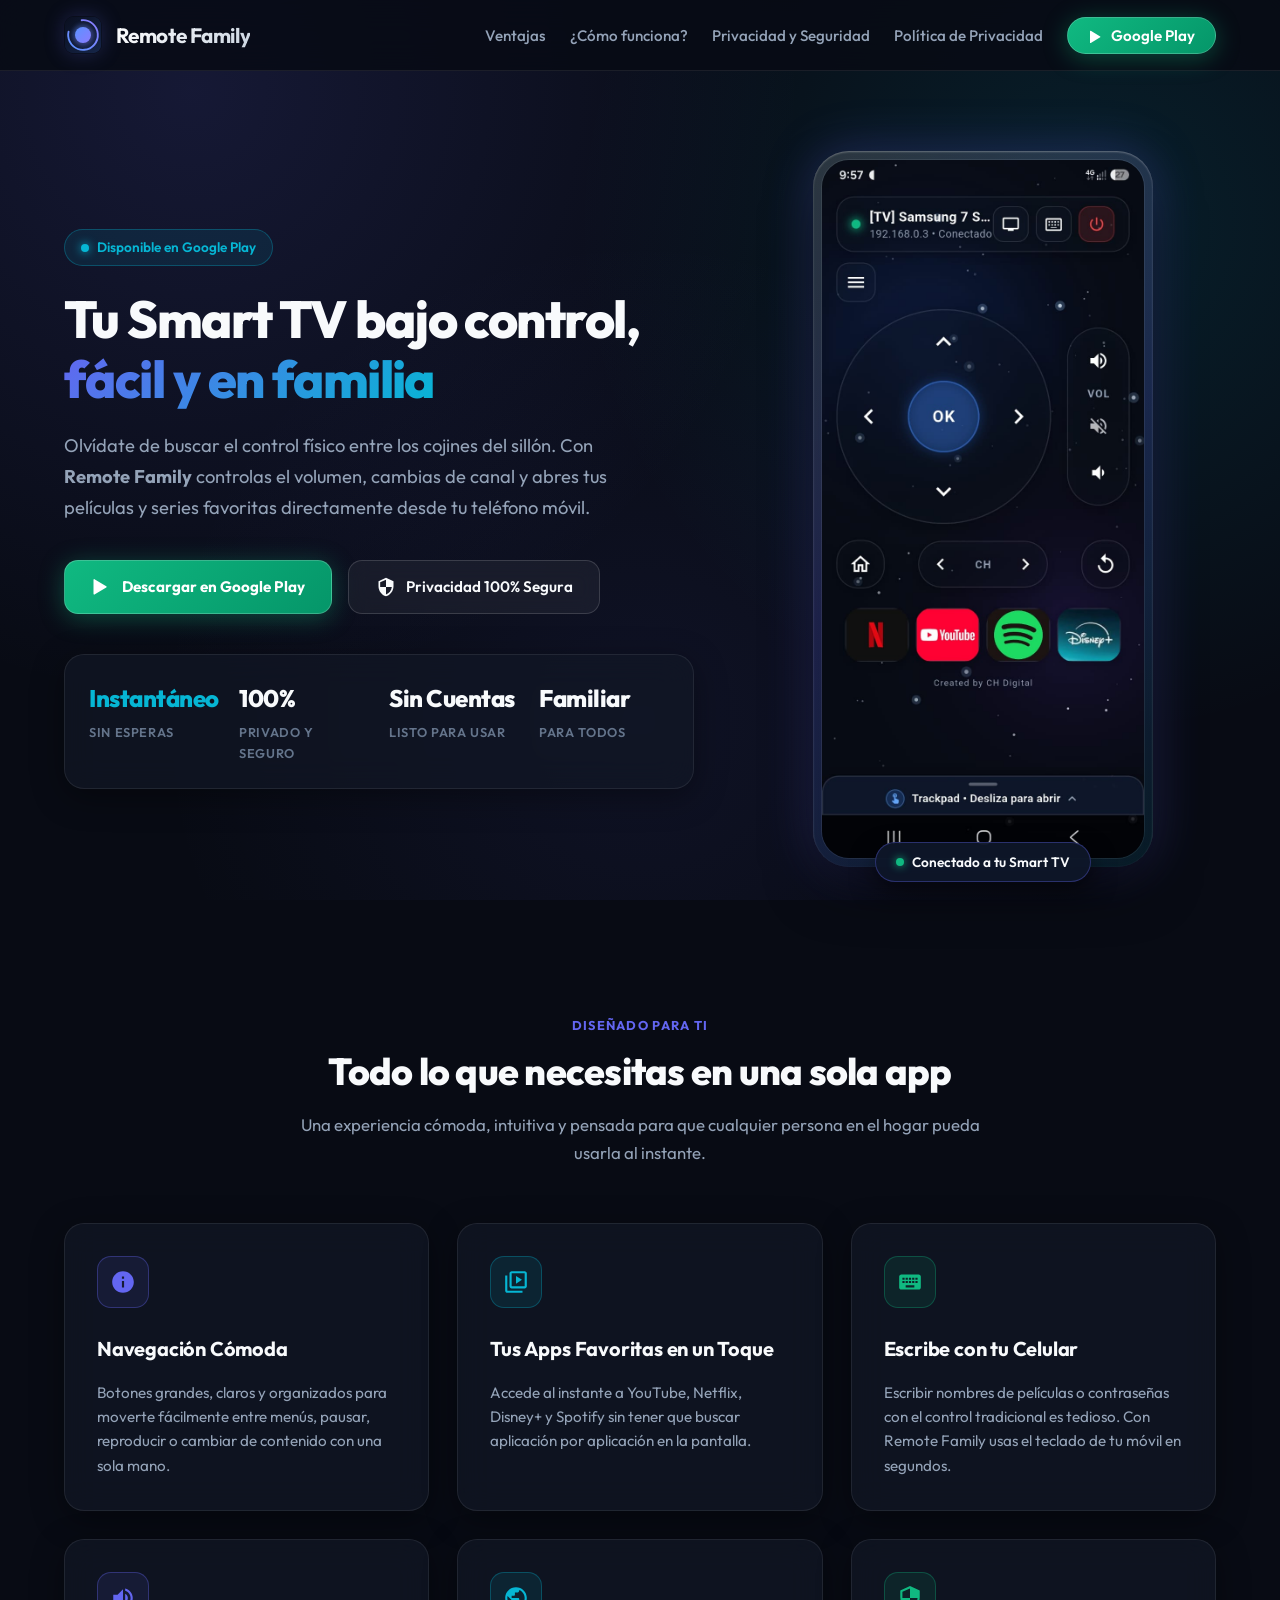
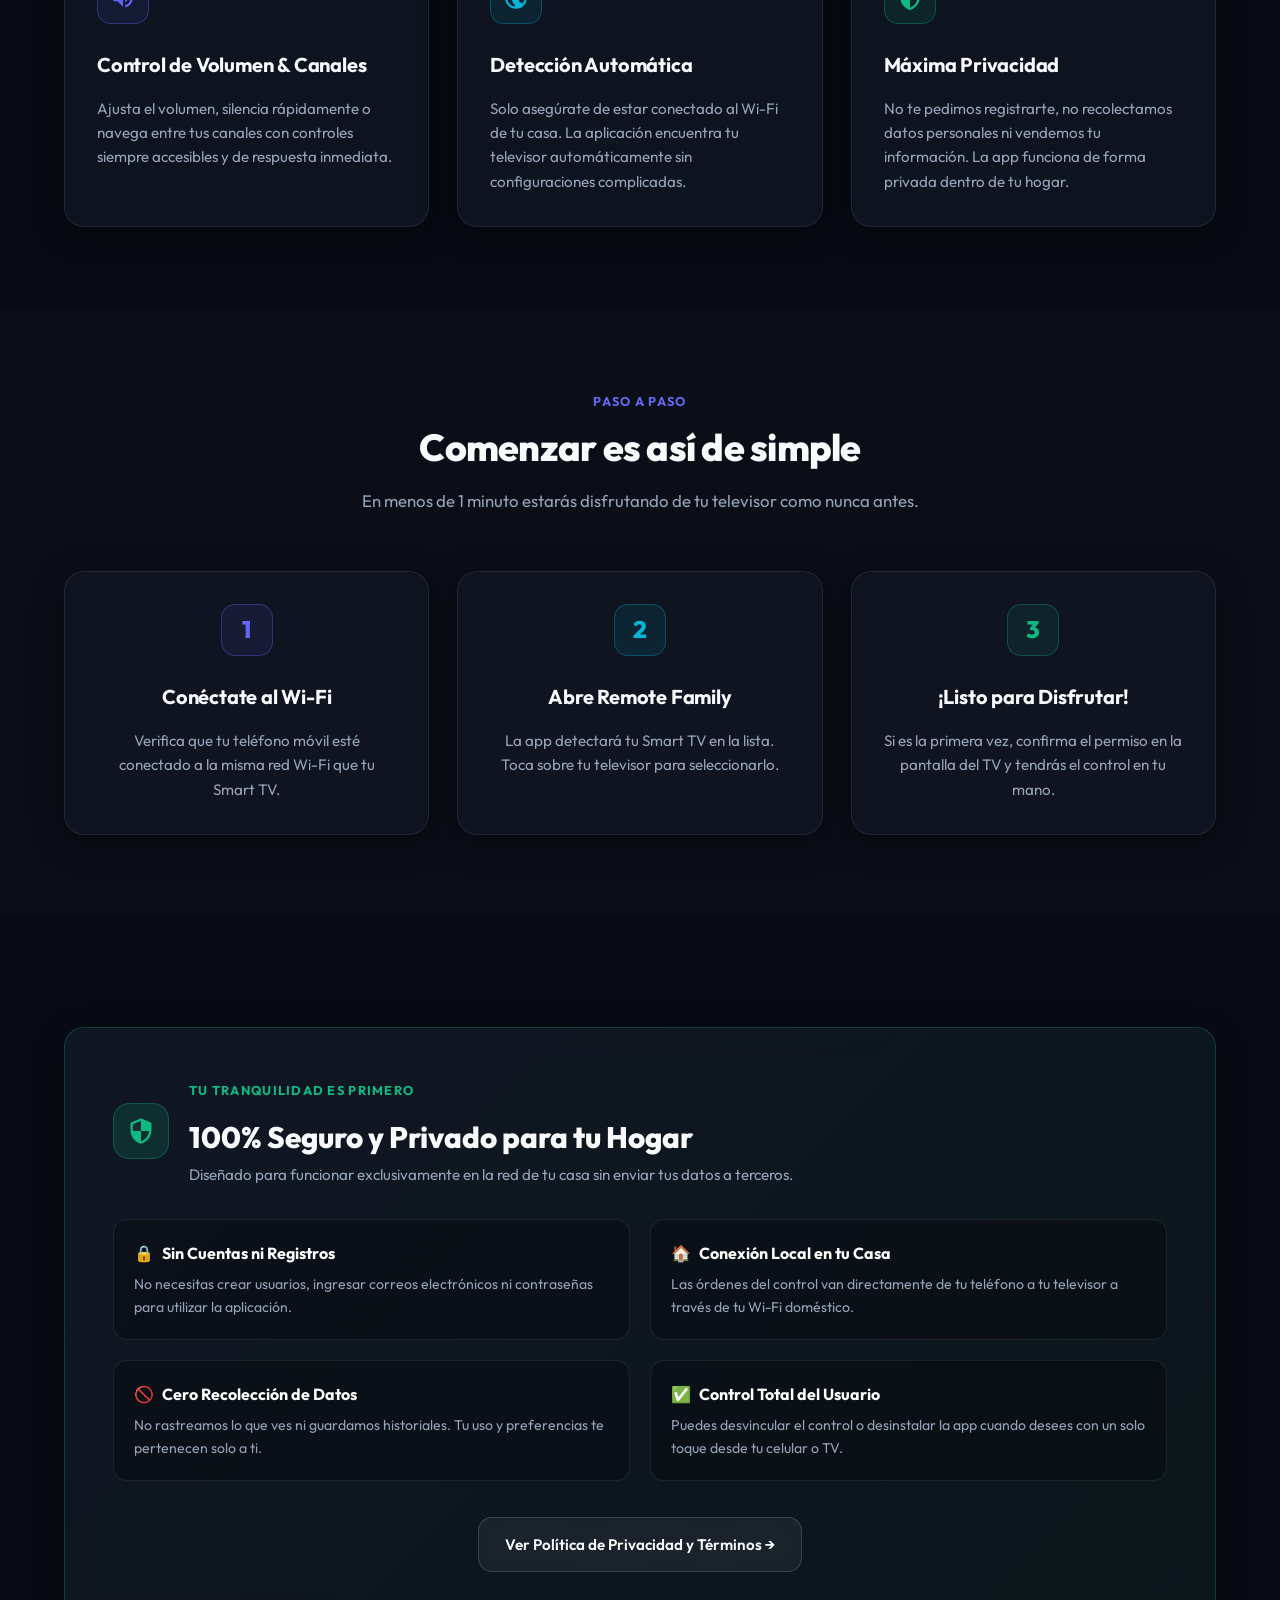
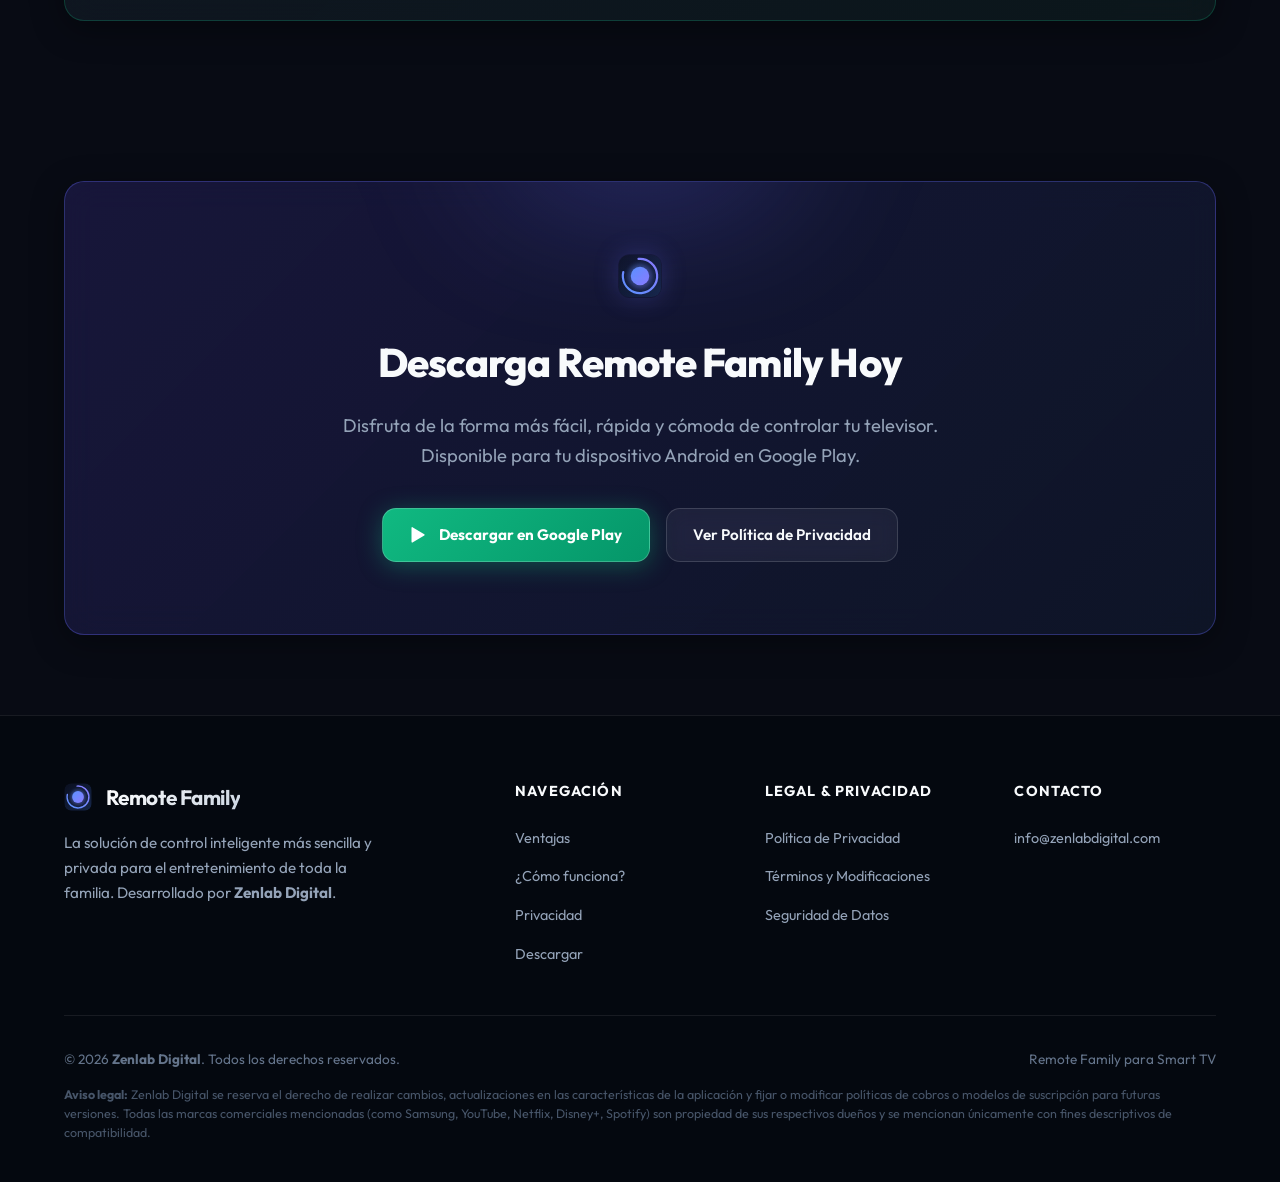
==== commit 9c9f54b3: "feat(branding): update to Remote Family landing, mockup and privacy policy" ====
--- a/index.html
+++ b/index.html
@@ -3,21 +3,24 @@
 <head>
   <meta charset="UTF-8">
   <meta name="viewport" content="width=device-width, initial-scale=1.0">
-  <title>Lunar Remote — Control Inteligente para Samsung Smart TV | Zenlab Digital</title>
-  <meta name="description" content="Lunar Remote (Samsung Family Remote) es la app de control remoto digital más rápida, ergonómica y privada para televisores Samsung Smart TV en tu red Wi-Fi local. Cero PII, latencia menor a 15ms.">
-  <meta name="keywords" content="Samsung Remote, Control Remoto Samsung Smart TV, Tizen OS, Lunar Remote, Zenlab Digital, SmartView, Touchpad Smart TV">
+  <title>Remote Family — Control Inteligente para Smart TV</title>
+  <meta name="description" content="Remote Family es la aplicación más sencilla, rápida y cómoda para controlar tu Smart TV desde tu teléfono móvil. Disfruta de tus canales y series favoritas con un solo toque.">
+  <meta name="keywords" content="Remote Family, Control Remoto, Smart TV, Zenlab Digital, Control TV Celular, Control Remoto Familiar">
   <meta name="author" content="Zenlab Digital">
   
+  <!-- Favicon / App Icon -->
+  <link rel="icon" type="image/svg+xml" href="icono-app.svg">
+
   <!-- Open Graph / Meta -->
   <meta property="og:type" content="website">
-  <meta property="og:title" content="Lunar Remote — Control Inteligente para Samsung Smart TV">
-  <meta property="og:description" content="Control fluido y sin latencia para tu Samsung Smart TV. D-Pad táctil, Touchpad gestual, atajos de streaming y 100% de privacidad en tu red local.">
-  <meta property="og:url" content="https://zenlab.digital/lunar-remote/">
+  <meta property="og:title" content="Remote Family — Control Inteligente para Smart TV">
+  <meta property="og:description" content="Controla tu Smart TV desde tu celular de la forma más fácil y rápida. Diseñado para toda la familia.">
+  <meta property="og:image" content="icono-app.svg">
 
   <!-- Google Fonts -->
   <link rel="preconnect" href="https://fonts.googleapis.com">
   <link rel="preconnect" href="https://fonts.gstatic.com" crossorigin>
-  <link href="https://fonts.googleapis.com/css2?family=Outfit:wght@300;400;500;600;700;800&family=JetBrains+Mono:wght@400;500;600&display=swap" rel="stylesheet">
+  <link href="https://fonts.googleapis.com/css2?family=Outfit:wght@300;400;500;600;700;800&display=swap" rel="stylesheet">
   
   <!-- Main Stylesheet -->
   <link rel="stylesheet" href="styles.css">
@@ -27,22 +30,25 @@
   <!-- Navigation Header -->
   <header>
     <div class="nav-container">
-      <a href="#" class="brand" aria-label="Lunar Remote Inicio">
-        <div class="brand-badge">
-          <svg viewBox="0 0 24 24" aria-hidden="true">
-            <path d="M12 2C6.48 2 2 6.48 2 12s4.48 10 10 10 10-4.48 10-10S17.52 2 12 2zm-1 17.93c-3.95-.49-7-3.85-7-7.93 0-.62.08-1.21.21-1.79L9 15v1c0 1.1.9 2 2 2v1.93zm6.9-2.54c-.26-.81-1-1.39-1.9-1.39h-1v-3c0-.55-.45-1-1-1H8v-2h2c.55 0 1-.45 1-1V7h2c1.1 0 2-.9 2-2v-.41c2.93 1.19 5 4.06 5 7.41 0 2.08-.8 3.97-2.1 5.4z"/>
-          </svg>
-        </div>
-        <span>Lunar Remote</span>
+      <a href="#" class="brand" aria-label="Remote Family Inicio">
+        <img src="icono-app.svg" alt="Remote Family Icon" class="brand-icon">
+        <span>Remote Family</span>
       </a>
 
       <nav aria-label="Navegación principal">
         <ul class="nav-links">
-          <li><a href="#features">Características</a></li>
-          <li><a href="#security">Privacidad & Permisos</a></li>
-          <li><a href="#companion">Web Companion</a></li>
+          <li><a href="#features">Ventajas</a></li>
+          <li><a href="#how-it-works">¿Cómo funciona?</a></li>
+          <li><a href="#privacy">Privacidad y Seguridad</a></li>
           <li><a href="privacy.html">Política de Privacidad</a></li>
-          <li><a href="#download" class="nav-cta">Descargar APK</a></li>
+          <li>
+            <a href="#download" class="nav-cta btn-google-play-main">
+              <svg viewBox="0 0 24 24" fill="currentColor" width="16" height="16" style="margin-right: 4px; vertical-align: middle;">
+                <path d="M3 20.5v-17c0-.83.52-1.28 1.17-.89l14.13 8.5c.65.39.65 1.02 0 1.41L4.17 21.02c-.65.39-1.17-.06-1.17-.89z"/>
+              </svg>
+              Google Play
+            </a>
+          </li>
         </ul>
       </nav>
     </div>
@@ -56,121 +62,61 @@
           <div class="hero-content">
             <div class="hero-tag">
               <span class="hero-tag-dot"></span>
-              v1.2 Release · Android APK & Web Companion
+              Disponible en Google Play
             </div>
             
             <h1 class="hero-title">
-              Control Inteligente para tu <span class="gradient-text">Samsung Smart TV</span>
+              Tu Smart TV bajo control, <span class="gradient-text">fácil y en familia</span>
             </h1>
 
             <p class="hero-description">
-              La experiencia de control remoto más fluida, moderna y privada. Navegación táctil con D-Pad, touchpad gestual, atajos directos de streaming y <strong>cero recolección de datos</strong> en tu red Wi-Fi local.
+              Olvídate de buscar el control físico entre los cojines del sillón. Con <strong>Remote Family</strong> controlas el volumen, cambias de canal y abres tus películas y series favoritas directamente desde tu teléfono móvil.
             </p>
 
             <div class="hero-cta-group">
-              <a href="samsung-remote.apk" class="btn btn-primary" download="samsung-remote.apk" id="btn-download-apk">
-                <svg viewBox="0 0 24 24" fill="currentColor">
-                  <path d="M19.35 10.04C18.67 6.59 15.64 4 12 4 9.11 4 6.6 5.64 5.35 8.04 2.34 8.36 0 10.91 0 14c0 3.31 2.69 6 6 6h13c2.76 0 5-2.24 5-5 0-2.64-2.05-4.78-4.65-4.96zM17 13l-5 5-5-5h3V9h4v4h3z"/>
-                </svg>
-                Descargar APK Directa (50.3 MB)
-              </a>
-
-              <a href="#download" class="btn btn-store" id="btn-google-play">
+              <a href="#download" class="btn btn-primary btn-google-play-main" id="btn-google-play-hero">
                 <svg viewBox="0 0 24 24" fill="currentColor">
                   <path d="M3 20.5v-17c0-.83.52-1.28 1.17-.89l14.13 8.5c.65.39.65 1.02 0 1.41L4.17 21.02c-.65.39-1.17-.06-1.17-.89z"/>
                 </svg>
-                Google Play Store
+                Descargar en Google Play
               </a>
 
-              <a href="web/index.html" class="btn btn-secondary" id="btn-web-companion">
+              <a href="privacy.html" class="btn btn-secondary" id="btn-privacy-hero">
                 <svg viewBox="0 0 24 24" fill="currentColor">
-                  <path d="M20 18c1.1 0 1.99-.9 1.99-2L22 6c0-1.1-.9-2-2-2H4c-1.1 0-2 .9-2 2v10c0 1.1.9 2 2 2H0v2h24v-2h-4zM4 6h16v10H4V6z"/>
+                  <path d="M12 1L3 5v6c0 5.55 3.84 10.74 9 12 5.16-1.26 9-6.45 9-12V5l-9-4zm0 10.99h7c-.53 4.12-3.28 7.79-7 8.94V12H5V6.3l7-3.11v8.8z"/>
                 </svg>
-                Web Companion
+                Privacidad 100% Segura
               </a>
             </div>
 
-            <!-- Stats Strip -->
+            <!-- Friendly Stats Strip -->
             <div class="stats-strip glass-panel">
               <div class="stat-item">
-                <span class="stat-value highlight">&lt; 15ms</span>
-                <span class="stat-label">Latencia LAN</span>
-              </div>
-              <div class="stat-item">
-                <span class="stat-value">0 PII</span>
-                <span class="stat-label">Cero Datos</span>
+                <span class="stat-value highlight">Instantáneo</span>
+                <span class="stat-label">Sin esperas</span>
               </div>
               <div class="stat-item">
                 <span class="stat-value">100%</span>
-                <span class="stat-label">Red Local</span>
+                <span class="stat-label">Privado y seguro</span>
               </div>
               <div class="stat-item">
-                <span class="stat-value">4 en 1</span>
-                <span class="stat-label">Multiplataforma</span>
-              </div>
-            </div>
-          </div>
-
-          <!-- Remote Controller Showcase Mockup -->
+                <span class="stat-value">Sin Cuentas</span>
+                <span class="stat-label">Listo para usar</span>
+              </div>
+              <div class="stat-item">
+                <span class="stat-value">Familiar</span>
+                <span class="stat-label">Para todos</span>
+              </div>
+            </div>
+          </div>
+
+          <!-- App Mockup Showcase -->
           <div class="hero-mockup-wrapper">
-            <div class="remote-mockup">
-              <div class="remote-header">
-                <div class="remote-indicator">
-                  <span class="indicator-dot"></span>
-                  Conectado (LAN)
-                </div>
-                <div class="btn-power-mock" title="Botón Encendido">
-                  <svg width="16" height="16" viewBox="0 0 24 24" fill="currentColor">
-                    <path d="M13 3h-2v10h2V3zm4.83 2.17l-1.42 1.42C17.99 7.86 19 9.81 19 12c0 3.87-3.13 7-7 7s-7-3.13-7-7c0-2.19 1.01-4.14 2.58-5.42L6.17 5.17C4.23 6.82 3 9.26 3 12c0 4.97 4.03 9 9 9s9-4.03 9-9c0-2.74-1.23-5.18-3.17-6.83z"/>
-                  </svg>
-                </div>
-              </div>
-
-              <!-- D-Pad Navigation -->
-              <div class="dpad-container">
-                <div class="dpad-btn dpad-up">▲</div>
-                <div class="dpad-btn dpad-down">▼</div>
-                <div class="dpad-btn dpad-left">◀</div>
-                <div class="dpad-btn dpad-right">▶</div>
-                <div class="dpad-center">OK</div>
-              </div>
-
-              <!-- Controls Row -->
-              <div class="remote-controls-row">
-                <div class="pill-control">
-                  <div>+</div>
-                  <span>VOL</span>
-                  <div>-</div>
-                </div>
-                <div class="pill-control" style="justify-content: center; gap: 0.5rem;">
-                  <span style="font-size: 0.8rem; color: #fff;">🏠</span>
-                  <span>HOME</span>
-                </div>
-                <div class="pill-control">
-                  <div>+</div>
-                  <span>CH</span>
-                  <div>-</div>
-                </div>
-              </div>
-
-              <!-- Streaming Apps Grid -->
-              <div class="streaming-grid-mock">
-                <div class="app-badge-mock">
-                  <div class="app-icon-dot app-yt"></div>
-                  <span>YouTube</span>
-                </div>
-                <div class="app-badge-mock">
-                  <div class="app-icon-dot app-nf"></div>
-                  <span>Netflix</span>
-                </div>
-                <div class="app-badge-mock">
-                  <div class="app-icon-dot app-dp"></div>
-                  <span>Disney+</span>
-                </div>
-                <div class="app-badge-mock">
-                  <div class="app-icon-dot app-sp"></div>
-                  <span>Spotify</span>
-                </div>
+            <div class="mockup-container">
+              <img src="mockup.jpeg" alt="Remote Family App en funcionamiento" class="mockup-image">
+              <div class="mockup-badge">
+                <span class="mockup-badge-dot"></span>
+                <span>Conectado a tu Smart TV</span>
               </div>
             </div>
           </div>
@@ -182,9 +128,9 @@
     <section id="features" class="features-section">
       <div class="container">
         <div class="section-header">
-          <span class="section-tag">Características Principales</span>
-          <h2 class="section-title">Control Total de tu Entretenimiento</h2>
-          <p class="section-subtitle">Diseñado con tecnología WebSocket nativa de Samsung SmartView para una respuesta instantánea sin intermediarios ni demoras.</p>
+          <span class="section-tag">Diseñado para ti</span>
+          <h2 class="section-title">Todo lo que necesitas en una sola app</h2>
+          <p class="section-subtitle">Una experiencia cómoda, intuitiva y pensada para que cualquier persona en el hogar pueda usarla al instante.</p>
         </div>
 
         <div class="features-grid">
@@ -195,52 +141,52 @@
                 <path d="M12 2C6.48 2 2 6.48 2 12s4.48 10 10 10 10-4.48 10-10S17.52 2 12 2zm1 15h-2v-6h2v6zm0-8h-2V7h2v2z"/>
               </svg>
             </div>
-            <h3 class="feature-title">Navegación Táctil & D-Pad</h3>
-            <p class="feature-desc">Disposición ergonómica pensada para una sola mano con D-Pad direccional, botón central de selección y respuesta de vibración táctil en cada pulsación.</p>
+            <h3 class="feature-title">Navegación Cómoda</h3>
+            <p class="feature-desc">Botones grandes, claros y organizados para moverte fácilmente entre menús, pausar, reproducir o cambiar de contenido con una sola mano.</p>
           </div>
 
           <!-- Feature 2 -->
           <div class="feature-card glass-panel">
             <div class="feature-icon-wrapper cyan">
               <svg viewBox="0 0 24 24" fill="currentColor">
-                <path d="M18 4H6c-1.1 0-2 .9-2 2v12c0 1.1.9 2 2 2h12c1.1 0 2-.9 2-2V6c0-1.1-.9-2-2-2zm0 14H6V6h12v12z"/>
-              </svg>
-            </div>
-            <h3 class="feature-title">Touchpad Gestual & Swipe</h3>
-            <p class="feature-desc">Superficie táctil deslizable con tres niveles de sensibilidad (Alta, Normal, Firme) para navegar ágilmente en menús, páginas web y catálogos de streaming.</p>
+                <path d="M4 6H2v14c0 1.1.9 2 2 2h14v-2H4V6zm16-4H8c-1.1 0-2 .9-2 2v12c0 1.1.9 2 2 2h12c1.1 0 2-.9 2-2V4c0-1.1-.9-2-2-2zm0 14H8V4h12v12zm-8-2.5l5.5-3.5L12 6.5v7z"/>
+              </svg>
+            </div>
+            <h3 class="feature-title">Tus Apps Favoritas en un Toque</h3>
+            <p class="feature-desc">Accede al instante a YouTube, Netflix, Disney+ y Spotify sin tener que buscar aplicación por aplicación en la pantalla.</p>
           </div>
 
           <!-- Feature 3 -->
           <div class="feature-card glass-panel">
             <div class="feature-icon-wrapper emerald">
               <svg viewBox="0 0 24 24" fill="currentColor">
-                <path d="M4 6H2v14c0 1.1.9 2 2 2h14v-2H4V6zm16-4H8c-1.1 0-2 .9-2 2v12c0 1.1.9 2 2 2h12c1.1 0 2-.9 2-2V4c0-1.1-.9-2-2-2zm0 14H8V4h12v12zm-8-2.5l5.5-3.5L12 6.5v7z"/>
-              </svg>
-            </div>
-            <h3 class="feature-title">Atajos de Streaming Directos</h3>
-            <p class="feature-desc">Acceso inmediato con un solo toque a tus plataformas favoritas: YouTube, Netflix, Disney+ y Spotify enviando órdenes directas de apertura al sistema Tizen.</p>
+                <path d="M20 5H4c-1.1 0-1.99.9-1.99 2L2 17c0 1.1.9 2 2 2h16c1.1 0 2-.9 2-2V7c0-1.1-.9-2-2-2zm-9 3h2v2h-2V8zm0 3h2v2h-2v-2zM8 8h2v2H8V8zm0 3h2v2H8v-2zm-1 2H5v-2h2v2zm0-3H5V8h2v2zm9 7H8v-2h8v2zm0-4h-2v-2h2v2zm0-3h-2V8h2v2zm3 3h-2v-2h2v2zm0-3h-2V8h2v2z"/>
+              </svg>
+            </div>
+            <h3 class="feature-title">Escribe con tu Celular</h3>
+            <p class="feature-desc">Escribir nombres de películas o contraseñas con el control tradicional es tedioso. Con Remote Family usas el teclado de tu móvil en segundos.</p>
           </div>
 
           <!-- Feature 4 -->
           <div class="feature-card glass-panel">
             <div class="feature-icon-wrapper">
               <svg viewBox="0 0 24 24" fill="currentColor">
-                <path d="M20 5H4c-1.1 0-1.99.9-1.99 2L2 17c0 1.1.9 2 2 2h16c1.1 0 2-.9 2-2V7c0-1.1-.9-2-2-2zm-9 3h2v2h-2V8zm0 3h2v2h-2v-2zM8 8h2v2H8V8zm0 3h2v2H8v-2zm-1 2H5v-2h2v2zm0-3H5V8h2v2zm9 7H8v-2h8v2zm0-4h-2v-2h2v2zm0-3h-2V8h2v2zm3 3h-2v-2h2v2zm0-3h-2V8h2v2z"/>
-              </svg>
-            </div>
-            <h3 class="feature-title">Teclado Virtual Integrado</h3>
-            <p class="feature-desc">Escribe búsquedas, contraseñas y correos desde el teclado táctil de tu teléfono directamente hacia los campos de texto activos en la pantalla del televisor.</p>
+                <path d="M3 9v6h4l5 5V4L7 9H3zm13.5 3c0-1.77-1.02-3.29-2.5-4.03v8.05c1.48-.73 2.5-2.25 2.5-4.02zM14 3.23v2.06c2.89.86 5 3.54 5 6.71s-2.11 5.85-5 6.71v2.06c4.01-.91 7-4.49 7-8.77s-2.99-7.86-7-8.77z"/>
+              </svg>
+            </div>
+            <h3 class="feature-title">Control de Volumen & Canales</h3>
+            <p class="feature-desc">Ajusta el volumen, silencia rápidamente o navega entre tus canales con controles siempre accesibles y de respuesta inmediata.</p>
           </div>
 
           <!-- Feature 5 -->
-          <div class="feature-card glass-panel" id="companion">
+          <div class="feature-card glass-panel">
             <div class="feature-icon-wrapper cyan">
               <svg viewBox="0 0 24 24" fill="currentColor">
                 <path d="M12 2C6.48 2 2 6.48 2 12s4.48 10 10 10 10-4.48 10-10S17.52 2 12 2zm-1 17.93c-3.95-.49-7-3.85-7-7.93 0-.62.08-1.21.21-1.79L9 15v1c0 1.1.9 2 2 2v1.93zm6.9-2.54c-.26-.81-1-1.39-1.9-1.39h-1v-3c0-.55-.45-1-1-1H8v-2h2c.55 0 1-.45 1-1V7h2c1.1 0 2-.9 2-2v-.41c2.93 1.19 5 4.06 5 7.41 0 2.08-.8 3.97-2.1 5.4z"/>
               </svg>
             </div>
-            <h3 class="feature-title">Web Companion para Todo el Hogar</h3>
-            <p class="feature-desc">Servidor local ligero en Node.js que permite controlar el televisor desde navegadores web en iPhones (Safari PWA), iPads y computadoras Windows o Mac sin instalar nada.</p>
+            <h3 class="feature-title">Detección Automática</h3>
+            <p class="feature-desc">Solo asegúrate de estar conectado al Wi-Fi de tu casa. La aplicación encuentra tu televisor automáticamente sin configuraciones complicadas.</p>
           </div>
 
           <!-- Feature 6 -->
@@ -250,63 +196,94 @@
                 <path d="M12 1L3 5v6c0 5.55 3.84 10.74 9 12 5.16-1.26 9-6.45 9-12V5l-9-4zm0 10.99h7c-.53 4.12-3.28 7.79-7 8.94V12H5V6.3l7-3.11v8.8z"/>
               </svg>
             </div>
-            <h3 class="feature-title">Cero Recolección de Datos (0 PII)</h3>
-            <p class="feature-desc">Máxima privacidad. La aplicación no recolecta identificadores, no cuenta con analíticas externas ni publicidad, y opera exclusivamente en tu red local privada.</p>
-          </div>
-        </div>
-      </div>
-    </section>
-
-    <!-- Security & Permissions Breakdown -->
-    <section id="security" class="security-section">
+            <h3 class="feature-title">Máxima Privacidad</h3>
+            <p class="feature-desc">No te pedimos registrarte, no recolectamos datos personales ni vendemos tu información. La app funciona de forma privada dentro de tu hogar.</p>
+          </div>
+        </div>
+      </div>
+    </section>
+
+    <!-- How It Works Section -->
+    <section id="how-it-works" class="features-section" style="background: rgba(255, 255, 255, 0.01);">
+      <div class="container">
+        <div class="section-header">
+          <span class="section-tag">Paso a Paso</span>
+          <h2 class="section-title">Comenzar es así de simple</h2>
+          <p class="section-subtitle">En menos de 1 minuto estarás disfrutando de tu televisor como nunca antes.</p>
+        </div>
+
+        <div class="features-grid">
+          <div class="feature-card glass-panel" style="text-align: center; align-items: center;">
+            <div class="feature-icon-wrapper" style="font-size: 1.5rem; font-weight: 800;">1</div>
+            <h3 class="feature-title">Conéctate al Wi-Fi</h3>
+            <p class="feature-desc">Verifica que tu teléfono móvil esté conectado a la misma red Wi-Fi que tu Smart TV.</p>
+          </div>
+
+          <div class="feature-card glass-panel" style="text-align: center; align-items: center;">
+            <div class="feature-icon-wrapper cyan" style="font-size: 1.5rem; font-weight: 800;">2</div>
+            <h3 class="feature-title">Abre Remote Family</h3>
+            <p class="feature-desc">La app detectará tu Smart TV en la lista. Toca sobre tu televisor para seleccionarlo.</p>
+          </div>
+
+          <div class="feature-card glass-panel" style="text-align: center; align-items: center;">
+            <div class="feature-icon-wrapper emerald" style="font-size: 1.5rem; font-weight: 800;">3</div>
+            <h3 class="feature-title">¡Listo para Disfrutar!</h3>
+            <p class="feature-desc">Si es la primera vez, confirma el permiso en la pantalla del TV y tendrás el control en tu mano.</p>
+          </div>
+        </div>
+      </div>
+    </section>
+
+    <!-- Friendly Privacy & Trust Section -->
+    <section id="privacy" class="security-section">
       <div class="container">
         <div class="security-box glass-panel">
           <div class="security-header">
             <div class="security-badge-icon">
               <svg viewBox="0 0 24 24" fill="currentColor">
-                <path d="M18 8h-1V6c0-2.76-2.24-5-5-5S7 3.24 7 6v2H6c-1.1 0-2 .9-2 2v10c0 1.1.9 2 2 2h12c1.1 0 2-.9 2-2V10c0-1.1-.9-2-2-2zm-6 9c-1.1 0-2-.9-2-2s.9-2 2-2 2 .9 2 2-.9 2-2 2zm3.1-9H8.9V6c0-1.71 1.39-3.1 3.1-3.1 1.71 0 3.1 1.39 3.1 3.1v2z"/>
+                <path d="M12 1L3 5v6c0 5.55 3.84 10.74 9 12 5.16-1.26 9-6.45 9-12V5l-9-4zm0 10.99h7c-.53 4.12-3.28 7.79-7 8.94V12H5V6.3l7-3.11v8.8z"/>
               </svg>
             </div>
             <div>
-              <span class="section-tag" style="color: var(--success);">Transparencia & Cumplimiento Google Play</span>
-              <h2 style="font-size: 1.85rem; font-weight: 800;">Aislamiento en Red Local LAN y Cero Datos</h2>
-              <p style="color: var(--text-muted); font-size: 0.95rem;">Desglose técnico de los permisos del sistema requeridos para el funcionamiento del control remoto.</p>
+              <span class="section-tag" style="color: var(--success);">Tu tranquilidad es primero</span>
+              <h2 style="font-size: 1.85rem; font-weight: 800;">100% Seguro y Privado para tu Hogar</h2>
+              <p style="color: var(--text-muted); font-size: 0.95rem;">Diseñado para funcionar exclusivamente en la red de tu casa sin enviar tus datos a terceros.</p>
             </div>
           </div>
 
           <div class="permissions-grid">
             <div class="permission-card">
-              <div class="permission-name">
-                <span>⚡</span> android.permission.INTERNET
-              </div>
-              <p class="permission-desc">Permite abrir sockets TCP locales WebSocket (puertos 8001/8002) hacia la dirección IP del Smart TV. No se transmiten datos a servidores cloud externos.</p>
+              <div class="permission-name" style="font-family: inherit; font-size: 1rem; color: #fff; font-weight: 700;">
+                <span>🔒</span> Sin Cuentas ni Registros
+              </div>
+              <p class="permission-desc">No necesitas crear usuarios, ingresar correos electrónicos ni contraseñas para utilizar la aplicación.</p>
             </div>
 
             <div class="permission-card">
-              <div class="permission-name">
-                <span>📶</span> android.permission.ACCESS_NETWORK_STATE
-              </div>
-              <p class="permission-desc">Verifica que el dispositivo móvil esté conectado a la red local antes de intentar el emparejamiento con el televisor Samsung.</p>
+              <div class="permission-name" style="font-family: inherit; font-size: 1rem; color: #fff; font-weight: 700;">
+                <span>🏠</span> Conexión Local en tu Casa
+              </div>
+              <p class="permission-desc">Las órdenes del control van directamente de tu teléfono a tu televisor a través de tu Wi-Fi doméstico.</p>
             </div>
 
             <div class="permission-card">
-              <div class="permission-name">
-                <span>📡</span> android.permission.ACCESS_WIFI_STATE
-              </div>
-              <p class="permission-desc">Comprueba el estado del adaptador Wi-Fi y asegura que la app y el Smart TV compartan el mismo segmento de red doméstica.</p>
+              <div class="permission-name" style="font-family: inherit; font-size: 1rem; color: #fff; font-weight: 700;">
+                <span>🚫</span> Cero Recolección de Datos
+              </div>
+              <p class="permission-desc">No rastreamos lo que ves ni guardamos historiales. Tu uso y preferencias te pertenecen solo a ti.</p>
             </div>
 
             <div class="permission-card">
-              <div class="permission-name">
-                <span>🔍</span> android.permission.CHANGE_WIFI_MULTICAST_STATE
-              </div>
-              <p class="permission-desc">Recepción de paquetes Multicast SSDP/mDNS (servicio <code>_samsungms._tcp</code>) para autodescubrimiento rápido del televisor sin digitar la IP.</p>
-            </div>
-          </div>
-
-          <div style="margin-top: 2rem; text-align: center;">
-            <a href="privacy.html" class="btn btn-secondary" style="font-size: 0.9rem;">
-              Leer la Política de Privacidad Oficial Completa →
+              <div class="permission-name" style="font-family: inherit; font-size: 1rem; color: #fff; font-weight: 700;">
+                <span>✅</span> Control Total del Usuario
+              </div>
+              <p class="permission-desc">Puedes desvincular el control o desinstalar la app cuando desees con un solo toque desde tu celular o TV.</p>
+            </div>
+          </div>
+
+          <div style="margin-top: 2.25rem; text-align: center;">
+            <a href="privacy.html" class="btn btn-secondary" style="font-size: 0.95rem;">
+              Ver Política de Privacidad y Términos →
             </a>
           </div>
         </div>
@@ -317,15 +294,18 @@
     <section id="download" class="cta-banner-section">
       <div class="container">
         <div class="cta-banner glass-panel">
-          <h2>Toma el Control de tu Samsung Smart TV</h2>
-          <p>Instala Lunar Remote en tu dispositivo Android o inicia el Web Companion para controlar la TV desde cualquier navegador web del hogar.</p>
+          <div style="margin-bottom: 1.5rem;">
+            <img src="icono-app.svg" alt="Remote Family Icon" class="brand-icon-hero" style="margin: 0 auto;">
+          </div>
+          <h2>Descarga Remote Family Hoy</h2>
+          <p>Disfruta de la forma más fácil, rápida y cómoda de controlar tu televisor. Disponible para tu dispositivo Android en Google Play.</p>
           
           <div class="cta-buttons">
-            <a href="samsung-remote.apk" class="btn btn-primary" download="samsung-remote.apk">
-              <svg viewBox="0 0 24 24" fill="currentColor">
-                <path d="M19.35 10.04C18.67 6.59 15.64 4 12 4 9.11 4 6.6 5.64 5.35 8.04 2.34 8.36 0 10.91 0 14c0 3.31 2.69 6 6 6h13c2.76 0 5-2.24 5-5 0-2.64-2.05-4.78-4.65-4.96zM17 13l-5 5-5-5h3V9h4v4h3z"/>
-              </svg>
-              Descargar APK Directa (50.3 MB)
+            <a href="#download" class="btn btn-primary btn-google-play-main" id="btn-google-play-banner">
+              <svg viewBox="0 0 24 24" fill="currentColor">
+                <path d="M3 20.5v-17c0-.83.52-1.28 1.17-.89l14.13 8.5c.65.39.65 1.02 0 1.41L4.17 21.02c-.65.39-1.17-.06-1.17-.89z"/>
+              </svg>
+              Descargar en Google Play
             </a>
             
             <a href="privacy.html" class="btn btn-secondary">
@@ -343,41 +323,35 @@
       <div class="footer-grid">
         <div class="footer-brand">
           <a href="#" class="brand">
-            <div class="brand-badge">
-              <svg viewBox="0 0 24 24">
-                <path d="M12 2C6.48 2 2 6.48 2 12s4.48 10 10 10 10-4.48 10-10S17.52 2 12 2zm-1 17.93c-3.95-.49-7-3.85-7-7.93 0-.62.08-1.21.21-1.79L9 15v1c0 1.1.9 2 2 2v1.93zm6.9-2.54c-.26-.81-1-1.39-1.9-1.39h-1v-3c0-.55-.45-1-1-1H8v-2h2c.55 0 1-.45 1-1V7h2c1.1 0 2-.9 2-2v-.41c2.93 1.19 5 4.06 5 7.41 0 2.08-.8 3.97-2.1 5.4z"/>
-              </svg>
-            </div>
-            <span>Lunar Remote</span>
+            <img src="icono-app.svg" alt="Remote Family Icon" class="brand-icon-sm">
+            <span>Remote Family</span>
           </a>
-          <p>Desarrollado con dedicación y estándares de alta ingeniería por <strong>Zenlab Digital</strong>. Soluciones de control inteligente seguras y privadas.</p>
+          <p>La solución de control inteligente más sencilla y privada para el entretenimiento de toda la familia. Desarrollado por <strong>Zenlab Digital</strong>.</p>
         </div>
 
         <div class="footer-col">
           <h4>Navegación</h4>
           <ul class="footer-links">
-            <li><a href="#features">Características</a></li>
-            <li><a href="#security">Seguridad & Red LAN</a></li>
-            <li><a href="#companion">Web Companion</a></li>
-            <li><a href="#download">Descargas</a></li>
+            <li><a href="#features">Ventajas</a></li>
+            <li><a href="#how-it-works">¿Cómo funciona?</a></li>
+            <li><a href="#privacy">Privacidad</a></li>
+            <li><a href="#download">Descargar</a></li>
           </ul>
         </div>
 
         <div class="footer-col">
-          <h4>Legal & Cumplimiento</h4>
+          <h4>Legal & Privacidad</h4>
           <ul class="footer-links">
             <li><a href="privacy.html">Política de Privacidad</a></li>
-            <li><a href="privacy.html#data-safety">Data Safety Google Play</a></li>
-            <li><a href="privacy.html#permisos">Desglose de Permisos</a></li>
+            <li><a href="privacy.html#terminos">Términos y Modificaciones</a></li>
+            <li><a href="privacy.html#seguridad">Seguridad de Datos</a></li>
           </ul>
         </div>
 
         <div class="footer-col">
-          <h4>Soporte & Contacto</h4>
+          <h4>Contacto</h4>
           <ul class="footer-links">
-            <li><a href="mailto:soporte@zenlab.digital">soporte@zenlab.digital</a></li>
-            <li><a href="mailto:contacto@zenlab.digital">contacto@zenlab.digital</a></li>
-            <li><span style="color: var(--text-dim); font-size: 0.85rem;">Bogotá, Colombia</span></li>
+            <li><a href="mailto:info@zenlabdigital.com">info@zenlabdigital.com</a></li>
           </ul>
         </div>
       </div>
@@ -388,11 +362,11 @@
             © 2026 <strong>Zenlab Digital</strong>. Todos los derechos reservados.
           </div>
           <div>
-            Versión v1.2.0 · Stable Production Release
+            Remote Family para Smart TV
           </div>
         </div>
         <p class="disclaimer-text">
-          <strong>Descargo de responsabilidad de marcas comerciales:</strong> Samsung, Samsung Smart TV, Tizen OS, SmartView, Netflix, YouTube, Disney+, Spotify y cualquier otra marca o logotipo mencionado en esta aplicación o sitio web son marcas comerciales o registradas de sus respectivos propietarios. Su uso es exclusivamente descriptivo e informativo para denotar compatibilidad de interoperabilidad en red local, sin implicar afiliación, patrocinio ni respaldo directo.
+          <strong>Aviso legal:</strong> Zenlab Digital se reserva el derecho de realizar cambios, actualizaciones en las características de la aplicación y fijar o modificar políticas de cobros o modelos de suscripción para futuras versiones. Todas las marcas comerciales mencionadas (como Samsung, YouTube, Netflix, Disney+, Spotify) son propiedad de sus respectivos dueños y se mencionan únicamente con fines descriptivos de compatibilidad.
         </p>
       </div>
     </div>
--- a/styles.css
+++ b/styles.css
@@ -298,6 +298,30 @@
   flex-shrink: 0;
 }
 
+/* App Icon & Brand Logo */
+.brand-icon {
+  width: 38px;
+  height: 38px;
+  border-radius: 10px;
+  object-fit: cover;
+  box-shadow: 0 0 20px var(--accent-glow);
+  display: block;
+}
+
+.brand-icon-sm {
+  width: 28px;
+  height: 28px;
+  border-radius: 8px;
+  object-fit: cover;
+}
+
+.brand-icon-hero {
+  width: 44px;
+  height: 44px;
+  border-radius: 12px;
+  box-shadow: 0 0 25px var(--accent-glow);
+}
+
 /* Stats / Trust Badges */
 .stats-strip {
   display: grid;
@@ -314,7 +338,7 @@
 }
 
 .stat-value {
-  font-size: 1.75rem;
+  font-size: 1.5rem;
   font-weight: 800;
   color: var(--text-main);
   letter-spacing: -0.02em;
@@ -332,172 +356,110 @@
   font-weight: 600;
 }
 
-/* Remote Preview Showcase (Glassmorphic Mockup) */
+/* Remote App Mockup Showcase */
 .hero-mockup-wrapper {
   position: relative;
   display: flex;
   justify-content: center;
-}
-
-.remote-mockup {
+  align-items: center;
+}
+
+.mockup-container {
+  position: relative;
+  max-width: 340px;
   width: 100%;
-  max-width: 330px;
-  background: linear-gradient(165deg, rgba(30, 41, 59, 0.85) 0%, rgba(15, 23, 42, 0.95) 100%);
-  border: 1px solid rgba(255, 255, 255, 0.12);
-  border-radius: 40px;
-  padding: 1.75rem 1.25rem;
+  border-radius: 36px;
+  padding: 8px;
+  background: linear-gradient(145deg, rgba(255, 255, 255, 0.15) 0%, rgba(99, 102, 241, 0.2) 50%, rgba(6, 182, 212, 0.1) 100%);
   box-shadow: 
-    0 25px 50px -12px rgba(0, 0, 0, 0.7),
-    0 0 40px rgba(99, 102, 241, 0.2),
-    inset 0 1px 1px rgba(255, 255, 255, 0.2);
-  backdrop-filter: blur(25px);
-  -webkit-backdrop-filter: blur(25px);
-  position: relative;
-  z-index: 2;
-}
-
-.remote-header {
-  display: flex;
-  justify-content: space-between;
-  align-items: center;
-  margin-bottom: 1.5rem;
-  padding: 0 0.5rem;
-}
-
-.remote-indicator {
-  display: flex;
-  align-items: center;
-  gap: 0.4rem;
-  font-size: 0.75rem;
-  color: var(--success);
+    0 25px 60px -15px rgba(0, 0, 0, 0.8),
+    0 0 50px rgba(99, 102, 241, 0.3),
+    inset 0 1px 2px rgba(255, 255, 255, 0.3);
+  backdrop-filter: blur(20px);
+  -webkit-backdrop-filter: blur(20px);
+  transition: transform 0.4s ease, box-shadow 0.4s ease;
+}
+
+.mockup-container:hover {
+  transform: translateY(-6px) scale(1.01);
+  box-shadow: 
+    0 35px 70px -15px rgba(0, 0, 0, 0.9),
+    0 0 65px rgba(99, 102, 241, 0.45);
+}
+
+.mockup-image {
+  width: 100%;
+  height: auto;
+  display: block;
+  border-radius: 28px;
+  border: 1px solid rgba(255, 255, 255, 0.08);
+}
+
+/* Floating Badge on Mockup */
+.mockup-badge {
+  position: absolute;
+  bottom: -15px;
+  left: 50%;
+  transform: translateX(-50%);
+  background: rgba(15, 23, 42, 0.92);
+  border: 1px solid var(--border-accent);
+  padding: 0.5rem 1.25rem;
+  border-radius: var(--radius-full);
+  display: flex;
+  align-items: center;
+  gap: 0.5rem;
+  font-size: 0.85rem;
   font-weight: 600;
-}
-
-.indicator-dot {
+  color: var(--text-main);
+  white-space: nowrap;
+  box-shadow: 0 10px 25px rgba(0, 0, 0, 0.5);
+  backdrop-filter: blur(12px);
+  -webkit-backdrop-filter: blur(12px);
+}
+
+.mockup-badge-dot {
   width: 8px;
   height: 8px;
+  border-radius: 50%;
   background-color: var(--success);
-  border-radius: 50%;
   box-shadow: 0 0 8px var(--success);
 }
 
-.btn-power-mock {
-  width: 36px;
-  height: 36px;
-  border-radius: 50%;
-  background: rgba(239, 68, 68, 0.15);
-  border: 1px solid rgba(239, 68, 68, 0.4);
-  color: #EF4444;
-  display: flex;
-  align-items: center;
-  justify-content: center;
-  cursor: default;
-}
-
-.dpad-container {
-  width: 200px;
-  height: 200px;
-  margin: 1.25rem auto;
-  position: relative;
-  background: rgba(255, 255, 255, 0.03);
-  border: 1px solid var(--border-glass);
-  border-radius: 50%;
-  box-shadow: inset 0 0 20px rgba(0, 0, 0, 0.5);
-}
-
-.dpad-btn {
-  position: absolute;
-  width: 44px;
-  height: 44px;
+.btn-google-play-main {
+  background: linear-gradient(135deg, #10B981, #059669);
+  color: #ffffff !important;
+  font-weight: 700;
+  box-shadow: 0 4px 25px rgba(16, 185, 129, 0.35);
+  border: 1px solid rgba(255, 255, 255, 0.2);
+}
+
+.btn-google-play-main:hover {
+  transform: translateY(-2px);
+  box-shadow: 0 8px 35px rgba(16, 185, 129, 0.5);
+  background: linear-gradient(135deg, #059669, #047857);
+}
+
+.btn-back-nav {
+  display: inline-flex;
+  align-items: center;
+  gap: 0.5rem;
+  padding: 0.45rem 1rem;
+  border-radius: var(--radius-full);
   background: rgba(255, 255, 255, 0.06);
-  border: 1px solid rgba(255, 255, 255, 0.08);
-  border-radius: 12px;
-  color: var(--text-main);
-  display: flex;
-  align-items: center;
-  justify-content: center;
-  font-size: 1.1rem;
-}
-
-.dpad-up { top: 10px; left: 50%; transform: translateX(-50%); }
-.dpad-down { bottom: 10px; left: 50%; transform: translateX(-50%); }
-.dpad-left { left: 10px; top: 50%; transform: translateY(-50%); }
-.dpad-right { right: 10px; top: 50%; transform: translateY(-50%); }
-
-.dpad-center {
-  position: absolute;
-  top: 50%;
-  left: 50%;
-  transform: translate(-50%, -50%);
-  width: 60px;
-  height: 60px;
-  border-radius: 50%;
-  background: linear-gradient(135deg, var(--accent-primary), #4338CA);
+  border: 1px solid var(--border-glass-strong);
+  color: var(--text-main);
+  text-decoration: none;
+  font-size: 0.85rem;
+  font-weight: 600;
+  transition: all 0.2s ease;
+}
+
+.btn-back-nav:hover {
+  background: rgba(255, 255, 255, 0.12);
+  border-color: var(--accent-primary);
   color: #ffffff;
-  font-weight: 700;
-  font-size: 0.9rem;
-  display: flex;
-  align-items: center;
-  justify-content: center;
-  box-shadow: 0 0 20px var(--accent-glow);
-}
-
-.remote-controls-row {
-  display: flex;
-  justify-content: space-around;
-  margin: 1.5rem 0;
-}
-
-.pill-control {
-  background: rgba(255, 255, 255, 0.05);
-  border: 1px solid var(--border-glass);
-  border-radius: 20px;
-  padding: 0.5rem 0.65rem;
-  display: flex;
-  flex-direction: column;
-  align-items: center;
-  gap: 0.75rem;
-  font-size: 0.8rem;
-  font-weight: 600;
-}
-
-.pill-control span {
-  color: var(--text-dim);
-  font-size: 0.7rem;
-}
-
-.streaming-grid-mock {
-  display: grid;
-  grid-template-columns: repeat(4, 1fr);
-  gap: 0.5rem;
-  margin-top: 1.25rem;
-  padding-top: 1rem;
-  border-top: 1px solid var(--border-glass);
-}
-
-.app-badge-mock {
-  background: rgba(255, 255, 255, 0.04);
-  border: 1px solid var(--border-glass);
-  border-radius: 12px;
-  padding: 0.5rem 0.2rem;
-  display: flex;
-  flex-direction: column;
-  align-items: center;
-  gap: 0.3rem;
-  font-size: 0.65rem;
-  color: var(--text-muted);
-  font-weight: 600;
-}
-
-.app-icon-dot {
-  width: 14px;
-  height: 14px;
-  border-radius: 4px;
-}
-.app-yt { background: #FF0000; }
-.app-nf { background: #E50914; }
-.app-dp { background: #113CCF; }
-.app-sp { background: #1DB954; }
+  transform: translateX(-3px);
+}
 
 /* Sections Common */
 section {
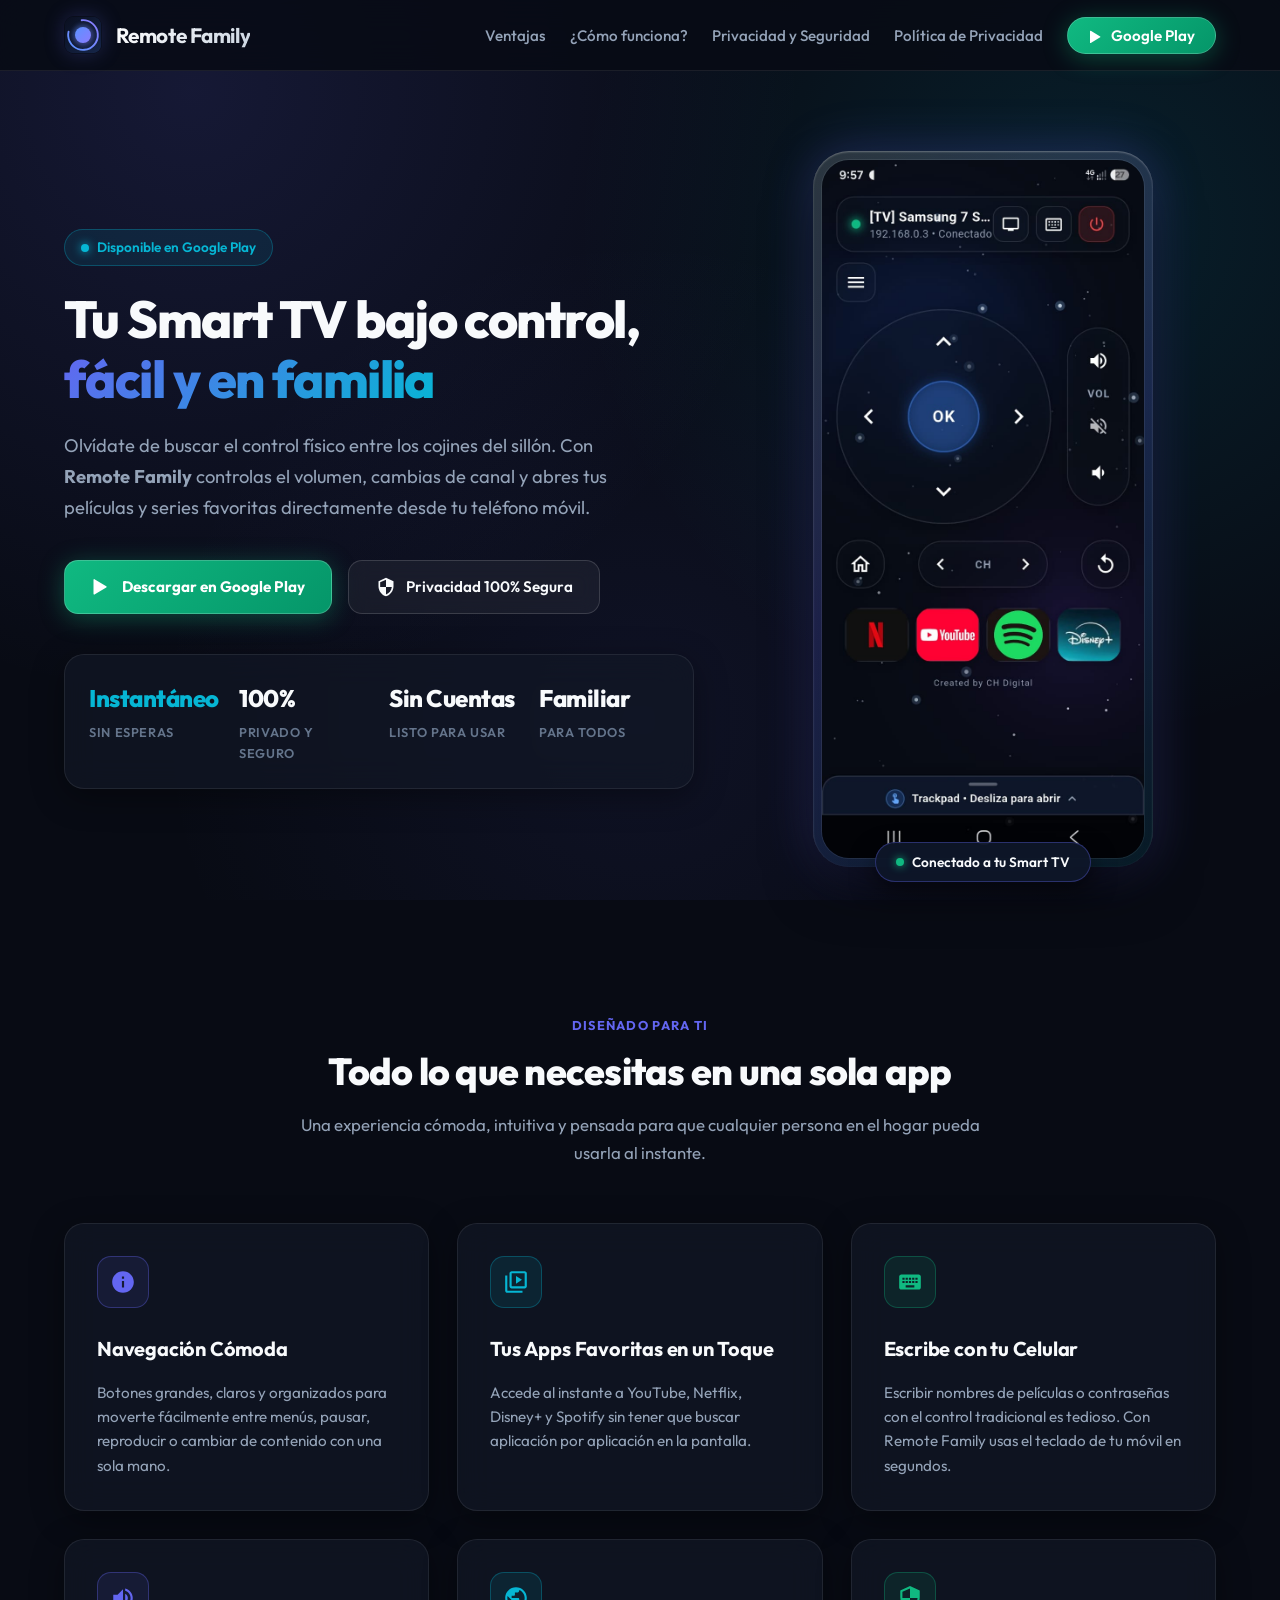
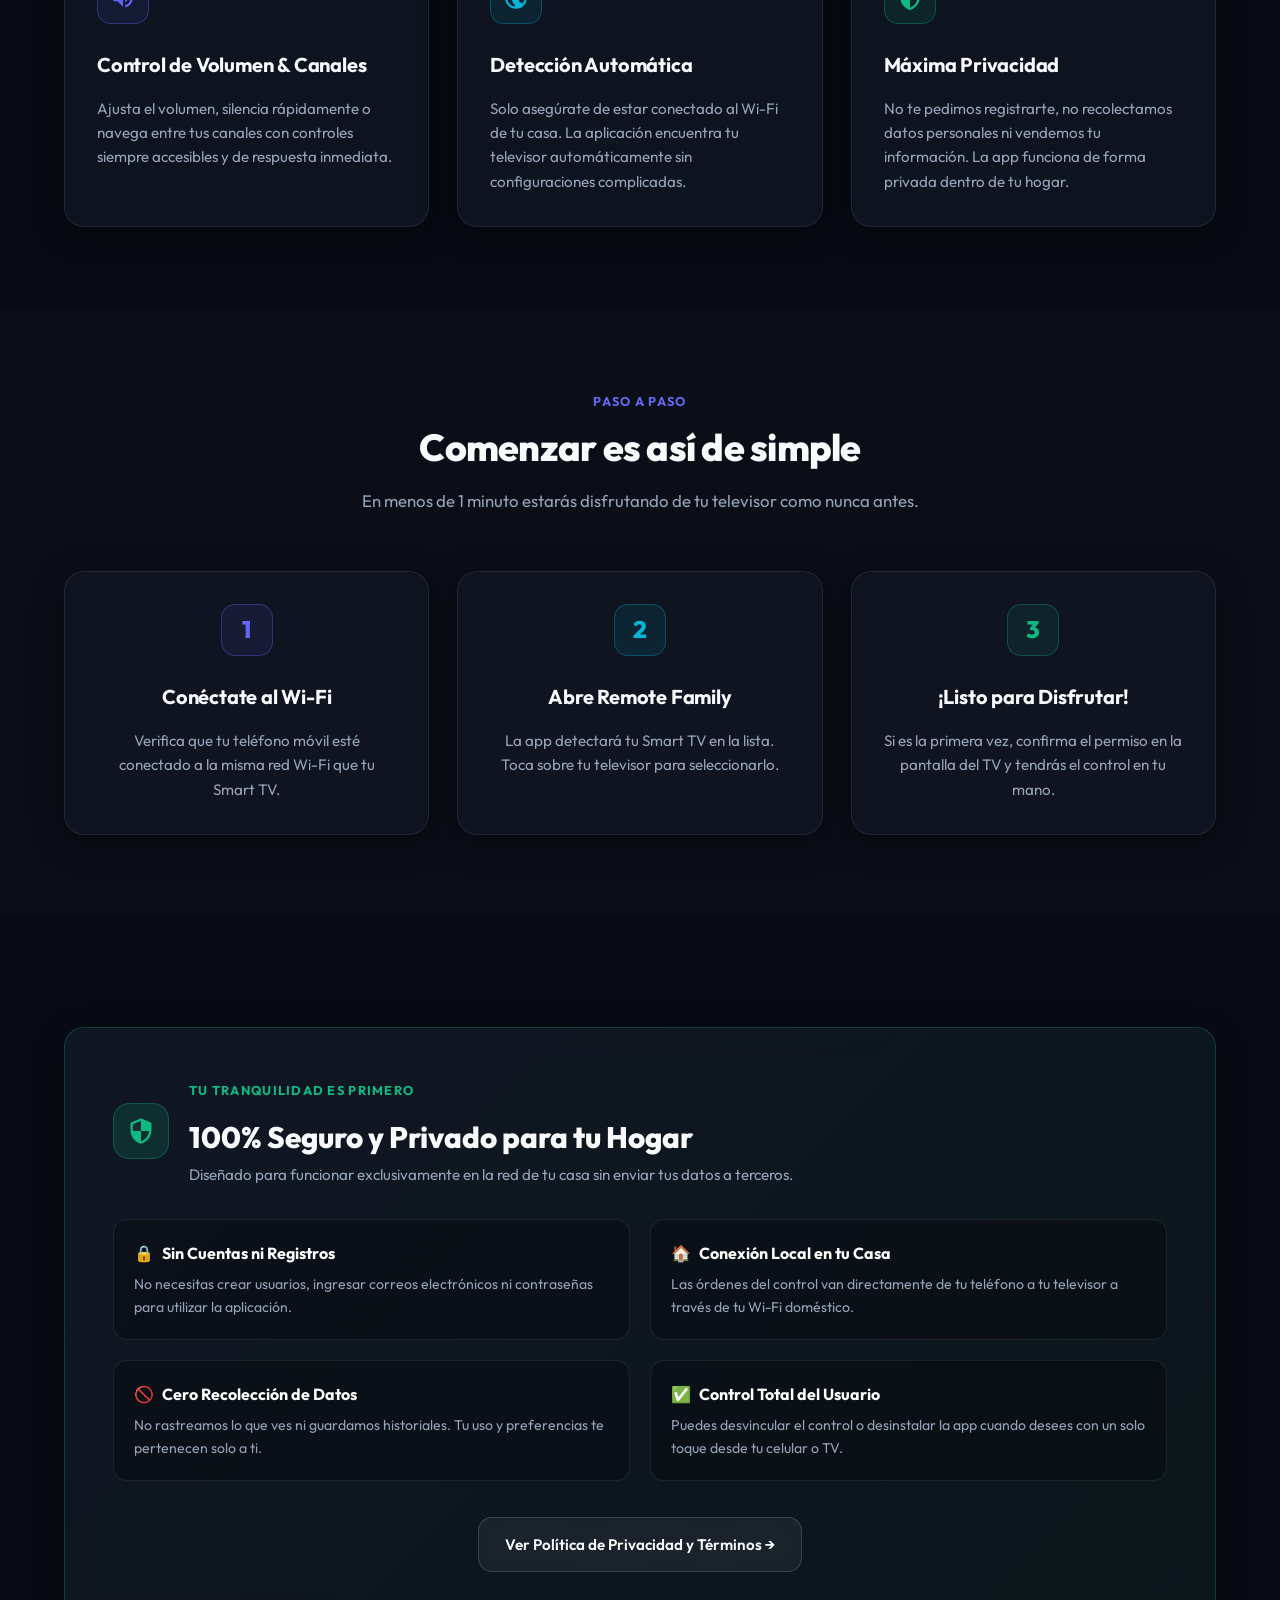
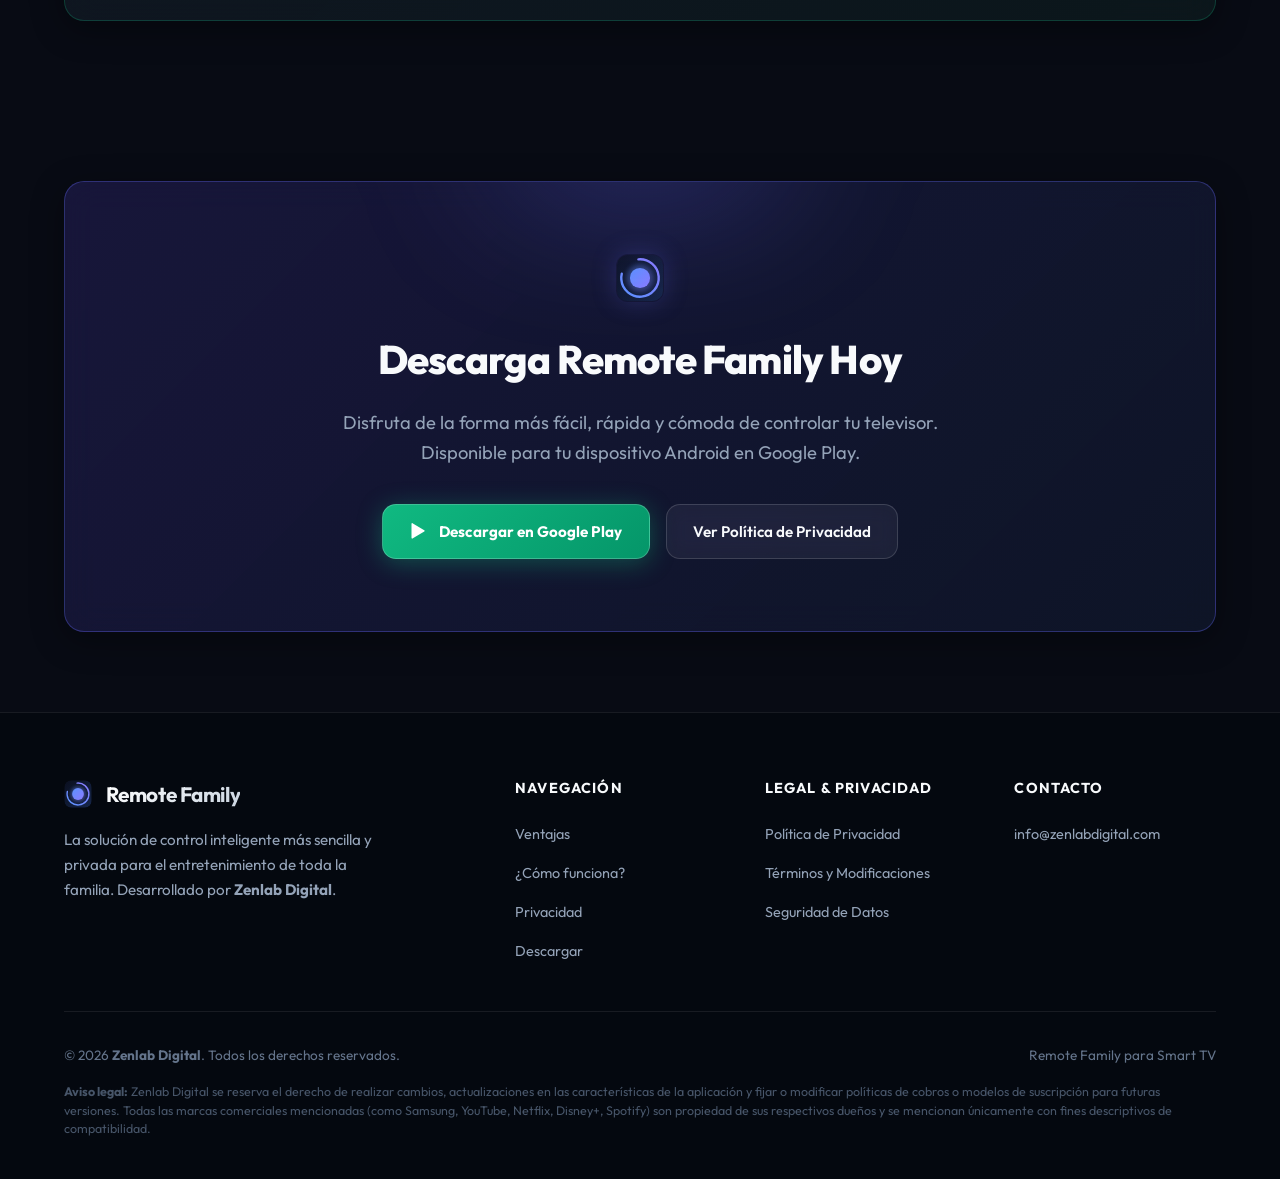
==== commit 6707c9d9: "fix(css): enforce explicit icon sizing and css version 2.0" ====
--- a/index.html
+++ b/index.html
@@ -22,8 +22,8 @@
   <link rel="preconnect" href="https://fonts.gstatic.com" crossorigin>
   <link href="https://fonts.googleapis.com/css2?family=Outfit:wght@300;400;500;600;700;800&display=swap" rel="stylesheet">
   
-  <!-- Main Stylesheet -->
-  <link rel="stylesheet" href="styles.css">
+  <!-- Main Stylesheet with cache buster -->
+  <link rel="stylesheet" href="styles.css?v=2.0">
 </head>
 <body>
 
@@ -31,7 +31,7 @@
   <header>
     <div class="nav-container">
       <a href="#" class="brand" aria-label="Remote Family Inicio">
-        <img src="icono-app.svg" alt="Remote Family Icon" class="brand-icon">
+        <img src="icono-app.svg" alt="Remote Family Icon" class="brand-icon" width="38" height="38" style="width: 38px; height: 38px; object-fit: cover; flex-shrink: 0; border-radius: 10px;">
         <span>Remote Family</span>
       </a>
 
@@ -295,7 +295,7 @@
       <div class="container">
         <div class="cta-banner glass-panel">
           <div style="margin-bottom: 1.5rem;">
-            <img src="icono-app.svg" alt="Remote Family Icon" class="brand-icon-hero" style="margin: 0 auto;">
+            <img src="icono-app.svg" alt="Remote Family Icon" class="brand-icon-hero" width="48" height="48" style="width: 48px; height: 48px; object-fit: cover; margin: 0 auto; display: block; border-radius: 12px;">
           </div>
           <h2>Descarga Remote Family Hoy</h2>
           <p>Disfruta de la forma más fácil, rápida y cómoda de controlar tu televisor. Disponible para tu dispositivo Android en Google Play.</p>
@@ -323,7 +323,7 @@
       <div class="footer-grid">
         <div class="footer-brand">
           <a href="#" class="brand">
-            <img src="icono-app.svg" alt="Remote Family Icon" class="brand-icon-sm">
+            <img src="icono-app.svg" alt="Remote Family Icon" class="brand-icon-sm" width="30" height="30" style="width: 30px; height: 30px; object-fit: cover; flex-shrink: 0; border-radius: 8px;">
             <span>Remote Family</span>
           </a>
           <p>La solución de control inteligente más sencilla y privada para el entretenimiento de toda la familia. Desarrollado por <strong>Zenlab Digital</strong>.</p>
--- a/styles.css
+++ b/styles.css
@@ -300,26 +300,35 @@
 
 /* App Icon & Brand Logo */
 .brand-icon {
-  width: 38px;
-  height: 38px;
+  width: 38px !important;
+  height: 38px !important;
+  max-width: 38px !important;
+  max-height: 38px !important;
   border-radius: 10px;
   object-fit: cover;
   box-shadow: 0 0 20px var(--accent-glow);
   display: block;
+  flex-shrink: 0;
 }
 
 .brand-icon-sm {
-  width: 28px;
-  height: 28px;
+  width: 28px !important;
+  height: 28px !important;
+  max-width: 28px !important;
+  max-height: 28px !important;
   border-radius: 8px;
   object-fit: cover;
+  flex-shrink: 0;
 }
 
 .brand-icon-hero {
-  width: 44px;
-  height: 44px;
+  width: 48px !important;
+  height: 48px !important;
+  max-width: 48px !important;
+  max-height: 48px !important;
   border-radius: 12px;
   box-shadow: 0 0 25px var(--accent-glow);
+  display: block;
 }
 
 /* Stats / Trust Badges */
